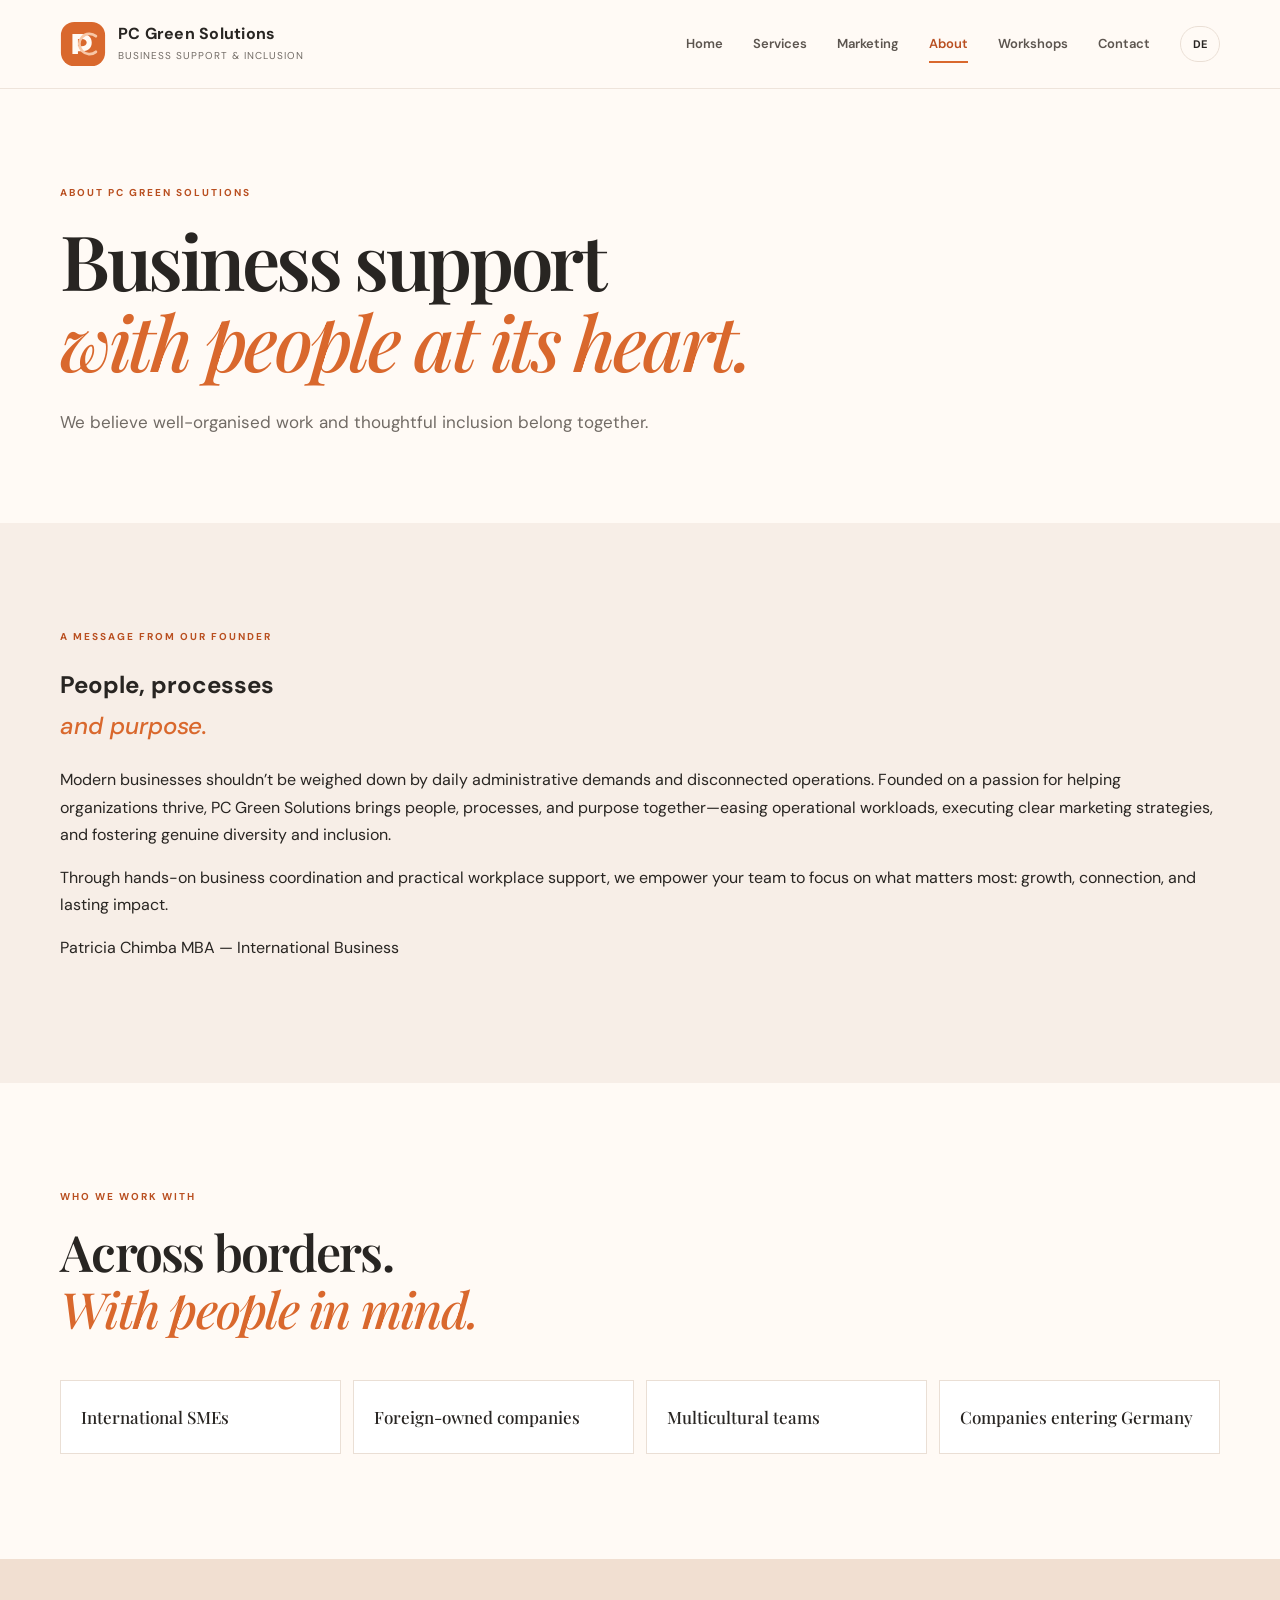
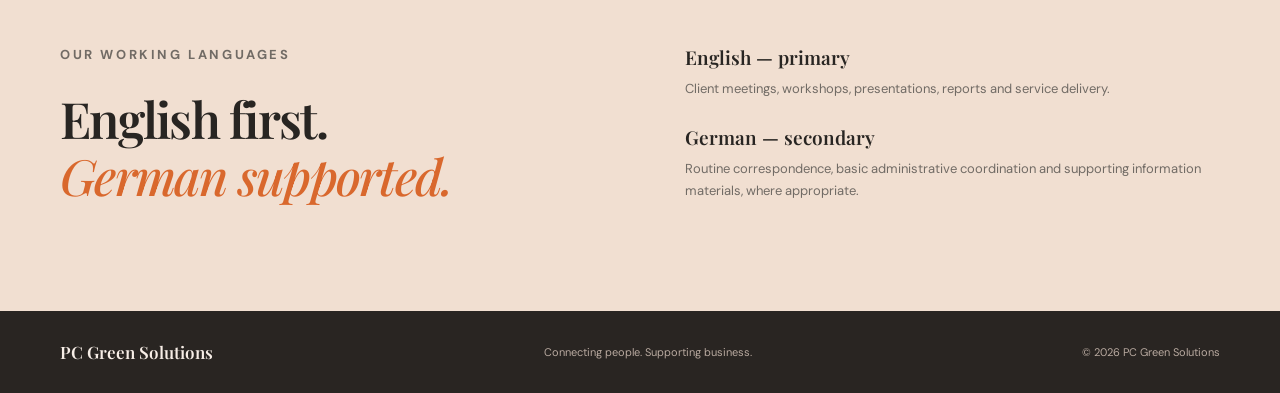
==== about.html @ e4f12e12 "Add founder statement to About page" ====
<!doctype html><html lang="en"><head><meta charset="utf-8"><meta name="viewport" content="width=device-width, initial-scale=1"><meta name="description" content="Learn about PC Green Solutions and its practical approach to business support and inclusion for international companies in Germany."><meta name="theme-color" content="#fffaf5"><title>About | PC Green Solutions</title><link rel="icon" href="assets/images/pc-mark.svg" type="image/svg+xml"><link rel="preconnect" href="https://fonts.googleapis.com"><link rel="preconnect" href="https://fonts.gstatic.com" crossorigin><link href="https://fonts.googleapis.com/css2?family=DM+Sans:wght@400;500;600;700&family=Playfair+Display:wght@500;600;700&display=swap" rel="stylesheet"><link rel="stylesheet" href="assets/css/style.css"></head><body><a class="skip-link" href="#main">Skip to content</a><header class="site-header"><div class="container header-inner"><a class="brand" href="index.html" aria-label="PC Green Solutions home"><img src="assets/images/pc-mark.svg" alt="" width="48" height="48"><span><strong>PC Green Solutions</strong><small>Business support &amp; inclusion</small></span></a><button class="menu-toggle" type="button" aria-expanded="false" aria-controls="primary-nav"><span class="menu-icon" aria-hidden="true">☰</span><span class="sr-only">Toggle navigation</span></button><nav class="primary-nav" id="primary-nav" aria-label="Main navigation"><a href="index.html" >Home</a><a href="services.html" >Services</a><a href="marketing.html" >Marketing</a><a href="about.html" aria-current="page">About</a><a href="workshops.html" >Workshops</a><a href="contact.html" >Contact</a><button class="language-toggle" id="language-toggle" type="button" aria-label="Switch language">DE</button></nav></div></header><main id="main">
<section class="page-hero"><div class="container narrow"><p class="eyebrow">About PC Green Solutions</p><h1>Business support<br><em>with people at its heart.</em></h1><p class="hero-lede">We believe well-organised work and thoughtful inclusion belong together.</p></div></section>
<section class="section section-paper"><div class="container founder-section"><div class="founder-portrait" role="img" aria-label="Portrait of founder Patricia Chimba"></div><div class="founder-copy"><p class="eyebrow">A message from our founder</p><h2>People, processes<br><em>and purpose.</em></h2><p>Modern businesses shouldn’t be weighed down by daily administrative demands and disconnected operations. Founded on a passion for helping organizations thrive, PC Green Solutions brings people, processes, and purpose together—easing operational workloads, executing clear marketing strategies, and fostering genuine diversity and inclusion.</p><p>Through hands-on business coordination and practical workplace support, we empower your team to focus on what matters most: growth, connection, and lasting impact.</p><p class="founder-signature">Patricia Chimba <span>MBA — International Business</span></p></div></div></section>
<section class="section"><div class="container"><div class="section-heading"><p class="eyebrow">Who we work with</p><h2>Across borders.<br><em>With people in mind.</em></h2></div><div class="audience-grid"><div>International SMEs</div><div>Foreign-owned companies</div><div>Multicultural teams</div><div>Companies entering Germany</div></div></div></section>
<section class="language-panel"><div class="container language-grid"><div><p class="eyebrow">Our working languages</p><h2>English first.<br><em>German supported.</em></h2></div><div><h3>English — primary</h3><p>Client meetings, workshops, presentations, reports and service delivery.</p><h3>German — secondary</h3><p>Routine correspondence, basic administrative coordination and supporting information materials, where appropriate.</p></div></div></section></main><footer class="site-footer"><div class="container footer-inner"><a class="footer-brand" href="index.html">PC Green Solutions</a><p>Connecting people. Supporting business.</p><span>© <span data-year></span> PC Green Solutions</span></div></footer><script src="assets/js/site.js" defer></script></body></html>
---- assets/css/style.css ----
:root{--orange:#d9682d;--orange-deep:#b94f20;--orange-soft:#f7e4d6;--ink:#282522;--muted:#716b65;--paper:#fffaf5;--white:#fff;--line:#eadfd5;--serif:"Playfair Display",Georgia,serif;--sans:"DM Sans",Arial,sans-serif;--shadow:0 22px 55px rgba(77,48,29,.09)}*{box-sizing:border-box}html{scroll-behavior:smooth;scroll-padding-top:100px}body{margin:0;background:var(--paper);color:var(--ink);font:16px/1.7 var(--sans);-webkit-font-smoothing:antialiased}a{color:inherit;text-decoration:none}button{font:inherit}a:focus-visible,button:focus-visible{outline:3px solid var(--orange);outline-offset:4px}.container{width:min(1160px,calc(100% - 48px));margin-inline:auto}.narrow{max-width:900px;margin-left:max(24px,calc((100% - 1160px)/2))}.skip-link,.sr-only{position:absolute;width:1px;height:1px;padding:0;margin:-1px;overflow:hidden;clip:rect(0,0,0,0);white-space:nowrap;border:0}.skip-link:focus{width:auto;height:auto;clip:auto;margin:0;top:10px;left:10px;padding:10px 14px;background:#fff;z-index:99}.site-header{position:sticky;top:0;z-index:30;background:rgba(255,250,245,.94);backdrop-filter:blur(16px);border-bottom:1px solid rgba(234,223,213,.8)}.header-inner{min-height:88px;display:flex;align-items:center;justify-content:space-between;gap:30px}.brand{display:flex;align-items:center;gap:12px}.brand img{display:block;width:46px;height:46px}.brand strong{display:block;font-size:16px;line-height:1.2;letter-spacing:.015em}.brand small{display:block;margin-top:4px;color:var(--muted);font-size:10px;letter-spacing:.1em;text-transform:uppercase}.primary-nav{display:flex;align-items:center;gap:30px;font-size:13px;font-weight:600}.primary-nav a{position:relative;padding:8px 0;color:#5c554f}.primary-nav a:hover,.primary-nav a[aria-current=page]{color:var(--orange-deep)}.primary-nav a[aria-current=page]:after{content:"";position:absolute;left:0;right:0;bottom:0;height:2px;background:var(--orange)}.language-toggle{border:1px solid var(--line);background:transparent;border-radius:999px;padding:8px 12px;color:var(--ink);font-size:11px;font-weight:700}.menu-toggle{display:none;border:1px solid var(--line);background:#fff;border-radius:8px;padding:9px 12px}.hero{padding:82px 0 24px;overflow:hidden}.hero-grid{display:grid;grid-template-columns:1.1fr .9fr;align-items:center;gap:75px}.eyebrow{margin:0 0 18px;color:var(--orange-deep);font-size:10px;font-weight:700;letter-spacing:.2em;text-transform:uppercase}.hero h1,.page-hero h1{margin:0;font:600 clamp(46px,6vw,76px)/1.07 var(--serif);letter-spacing:-.045em}.hero h1 em,.page-hero h1 em,h2 em{color:var(--orange);font-weight:500}.hero-lede{max-width:600px;margin:25px 0 0;color:var(--muted);font-size:17px;line-height:1.85}.button-row{display:flex;align-items:center;gap:28px;flex-wrap:wrap;margin-top:34px}.button{display:inline-flex;align-items:center;gap:22px;padding:14px 21px;border-radius:4px;font-size:12px;font-weight:700;transition:transform .2s,background .2s}.button:hover{transform:translateY(-2px)}.button-primary{background:var(--orange);color:white}.button-primary:hover{background:var(--orange-deep)}.button-light{background:white;color:var(--orange-deep)}.text-link{font-size:12px;font-weight:700}.text-link span,.card-link span{color:var(--orange);margin-left:8px}.microcopy{margin-top:25px;color:#948a80;font-size:11px}.hero-art{position:relative;min-height:440px;border-radius:48% 48% 5px 5px;background:#f3dfce;overflow:hidden}.art-orbit{position:absolute;border:1px solid rgba(185,79,32,.28);border-radius:50%;width:390px;height:390px;left:50%;top:48%;transform:translate(-50%,-50%)}.orbit-two{width:300px;height:300px;border-color:rgba(185,79,32,.4)}.art-sun{position:absolute;width:190px;height:190px;left:50%;top:43%;transform:translate(-50%,-50%);border-radius:50%;background:var(--orange)}.art-disc{position:absolute;width:150px;height:150px;left:65%;top:61%;border-radius:50%;background:#e9b98f;border:14px solid var(--paper);box-shadow:var(--shadow)}.art-caption{position:absolute;bottom:25px;left:28px;right:28px;display:flex;align-items:end;justify-content:space-between;color:#7d5942}.art-caption span{font-size:10px;letter-spacing:.14em}.art-caption strong{font:500 17px/1.35 var(--serif);text-align:right}.hero-bottom{display:flex;align-items:center;gap:18px;padding:35px 0 25px;color:#9b8e82;font-size:10px;letter-spacing:.15em;text-transform:uppercase}.hero-bottom i{width:4px;height:4px;border-radius:50%;background:var(--orange)}.section{padding:105px 0}.section-paper{background:#f7eee7}.section-heading{max-width:650px;margin-bottom:42px}.section-heading h2,.statement-grid h2,.about-grid h2,.language-grid h2,.contact-grid h2{margin:0;font:600 clamp(34px,4vw,50px)/1.15 var(--serif);letter-spacing:-.035em}.section-heading>p:last-child,.statement-grid p:not(.eyebrow),.prose p,.contact-grid>div>p:not(.eyebrow){color:var(--muted)}.service-grid{display:grid;grid-template-columns:repeat(3,1fr);gap:18px}.service-card{position:relative;min-height:300px;padding:31px;background:white;border:1px solid var(--line);transition:transform .25s,box-shadow .25s}.service-card:hover{transform:translateY(-5px);box-shadow:var(--shadow)}.card-index{color:#b9aaa0;font-size:10px;letter-spacing:.12em}.card-icon{display:grid;place-items:center;width:42px;height:42px;margin:25px 0 18px;border-radius:50%;background:var(--orange-soft);color:var(--orange-deep);font-size:21px}.service-card h3{margin:0;font:600 23px/1.25 var(--serif)}.service-card p{min-height:72px;color:var(--muted);font-size:13px}.card-link{display:inline-block;margin-top:10px;font-size:11px;font-weight:700}.statement-grid{display:grid;grid-template-columns:.55fr 1.45fr;gap:65px}.statement-grid>div{max-width:700px}.statement-grid p:not(.eyebrow){max-width:620px;margin:22px 0 28px}.cta-band{padding:70px 0;background:var(--orange);color:white}.cta-inner{display:flex;align-items:center;justify-content:space-between;gap:35px}.cta-band .eyebrow{color:#ffe2d0}.cta-band h2{margin:0;font:600 clamp(34px,4vw,50px)/1.1 var(--serif)}.page-hero{padding:95px 0 85px}.page-hero .hero-lede{max-width:650px}.service-detail-list{display:grid;gap:0}.service-detail{display:grid;grid-template-columns:70px 1fr 230px;gap:35px;padding:55px 0;border-bottom:1px solid var(--line);scroll-margin-top:110px}.service-detail:first-child{padding-top:5px}.detail-number{font:500 25px var(--serif);color:var(--orange)}.service-detail h2{margin:0 0 16px;font:600 clamp(29px,3.5vw,42px)/1.15 var(--serif)}.service-detail>div:nth-child(2)>p:not(.eyebrow){max-width:650px;color:var(--muted)}.check-list{padding:0;list-style:none;margin:25px 0 0}.check-list li{margin:10px 0;color:#5f5851;font-size:13px}.check-list li:before{content:"✓";color:var(--orange);margin-right:12px;font-weight:700}.price-note{align-self:center;padding:23px;background:#fff;border:1px solid var(--line)}.price-note span{display:block;color:#8d8178;font-size:10px;text-transform:uppercase;letter-spacing:.12em}.price-note strong{display:block;margin:10px 0 2px;color:var(--orange-deep);font:600 28px var(--serif)}.price-note p{margin:0;color:var(--muted);font-size:12px}.fine-print{margin-top:32px;color:#857a70;font-size:11px;line-height:1.7}.about-grid,.language-grid,.contact-grid{display:grid;grid-template-columns:1fr 1fr;gap:90px}.prose p{margin-top:0;margin-bottom:20px}.audience-grid{display:grid;grid-template-columns:repeat(4,1fr);gap:12px}.audience-grid div{padding:25px 20px;border:1px solid var(--line);background:white;font:500 17px/1.3 var(--serif)}.language-panel{padding:85px 0;background:#f1dfd1}.language-grid h3{margin:0 0 8px;font:600 19px var(--serif)}.language-grid p{margin:0 0 24px;color:var(--muted);font-size:13px}.workshop-table{border-top:1px solid var(--line)}.workshop-table article{display:grid;grid-template-columns:65px 1fr 90px;gap:20px;align-items:center;padding:20px 0;border-bottom:1px solid var(--line)}.workshop-table article>span{color:var(--orange);font-size:11px}.workshop-table h3{margin:0;font:500 20px var(--serif)}.workshop-table b{justify-self:end;color:var(--muted);font-size:11px;font-weight:500}.contact-topics{display:flex;flex-wrap:wrap;gap:9px;margin-top:25px}.contact-topics span{padding:9px 12px;border-radius:3px;background:var(--orange-soft);color:var(--orange-deep);font-size:11px}.contact-placeholder{padding:36px;background:#fff;border:1px solid var(--line);box-shadow:var(--shadow)}.placeholder-mark{color:var(--orange);font-size:28px}.contact-placeholder h3{font:600 25px var(--serif)}.contact-placeholder p{color:var(--muted);font-size:13px}.contact-placeholder .fine-print{font-size:10px}.site-footer{padding:30px 0;background:#292522;color:#f7eee7}.footer-inner{display:flex;align-items:center;justify-content:space-between;gap:20px;flex-wrap:wrap}.footer-brand{font:600 17px var(--serif)}.footer-inner p,.footer-inner>span{margin:0;color:#b9aaa0;font-size:11px}@media(max-width:900px){.hero-grid{gap:35px}.hero-art{min-height:370px}.service-detail{grid-template-columns:48px 1fr 190px;gap:20px}.about-grid,.language-grid,.contact-grid{gap:40px}}@media(max-width:720px){.container{width:min(100% - 36px,560px)}.header-inner{min-height:76px}.brand img{width:41px;height:41px}.brand strong{font-size:14px}.brand small{font-size:8px}.menu-toggle{display:block}.primary-nav{display:none;position:absolute;top:76px;left:0;right:0;padding:20px 24px 25px;background:var(--paper);border-bottom:1px solid var(--line);flex-direction:column;align-items:stretch;gap:10px}.primary-nav.open{display:flex}.primary-nav a{padding:9px 0}.language-toggle{align-self:flex-start;margin-top:8px}.hero{padding-top:55px}.hero-grid{grid-template-columns:1fr;gap:35px}.hero h1,.page-hero h1{font-size:clamp(43px,12vw,62px)}.hero-art{min-height:330px;max-width:470px;width:100%;margin:auto}.hero-bottom{padding-top:24px;gap:11px;font-size:8px}.section{padding:72px 0}.service-grid{grid-template-columns:1fr}.service-card{min-height:0}.service-card p{min-height:0}.statement-grid,.about-grid,.language-grid,.contact-grid{grid-template-columns:1fr;gap:24px}.cta-inner{align-items:flex-start;flex-direction:column}.page-hero{padding:65px 0 55px}.service-detail{grid-template-columns:38px 1fr;gap:14px;padding:38px 0}.price-note{grid-column:2;max-width:260px;width:100%;margin-top:5px}.audience-grid{grid-template-columns:1fr 1fr}.workshop-table article{grid-template-columns:35px 1fr 65px;gap:10px}.workshop-table h3{font-size:17px}.footer-inner{align-items:flex-start;flex-direction:column;gap:8px}}@media(prefers-reduced-motion:reduce){html{scroll-behavior:auto}*,*:before,*:after{transition:none!important}}
.marketing-price{margin:18px 0 8px;color:var(--orange-deep);font:600 27px/1.2 var(--serif)}.marketing-price small{color:var(--muted);font:500 11px var(--sans)}.marketing-grid .service-card{display:flex;flex-direction:column;align-items:flex-start}.marketing-grid .service-card p:not(.marketing-price){flex:1}.marketing-grid .card-link{margin-top:8px}
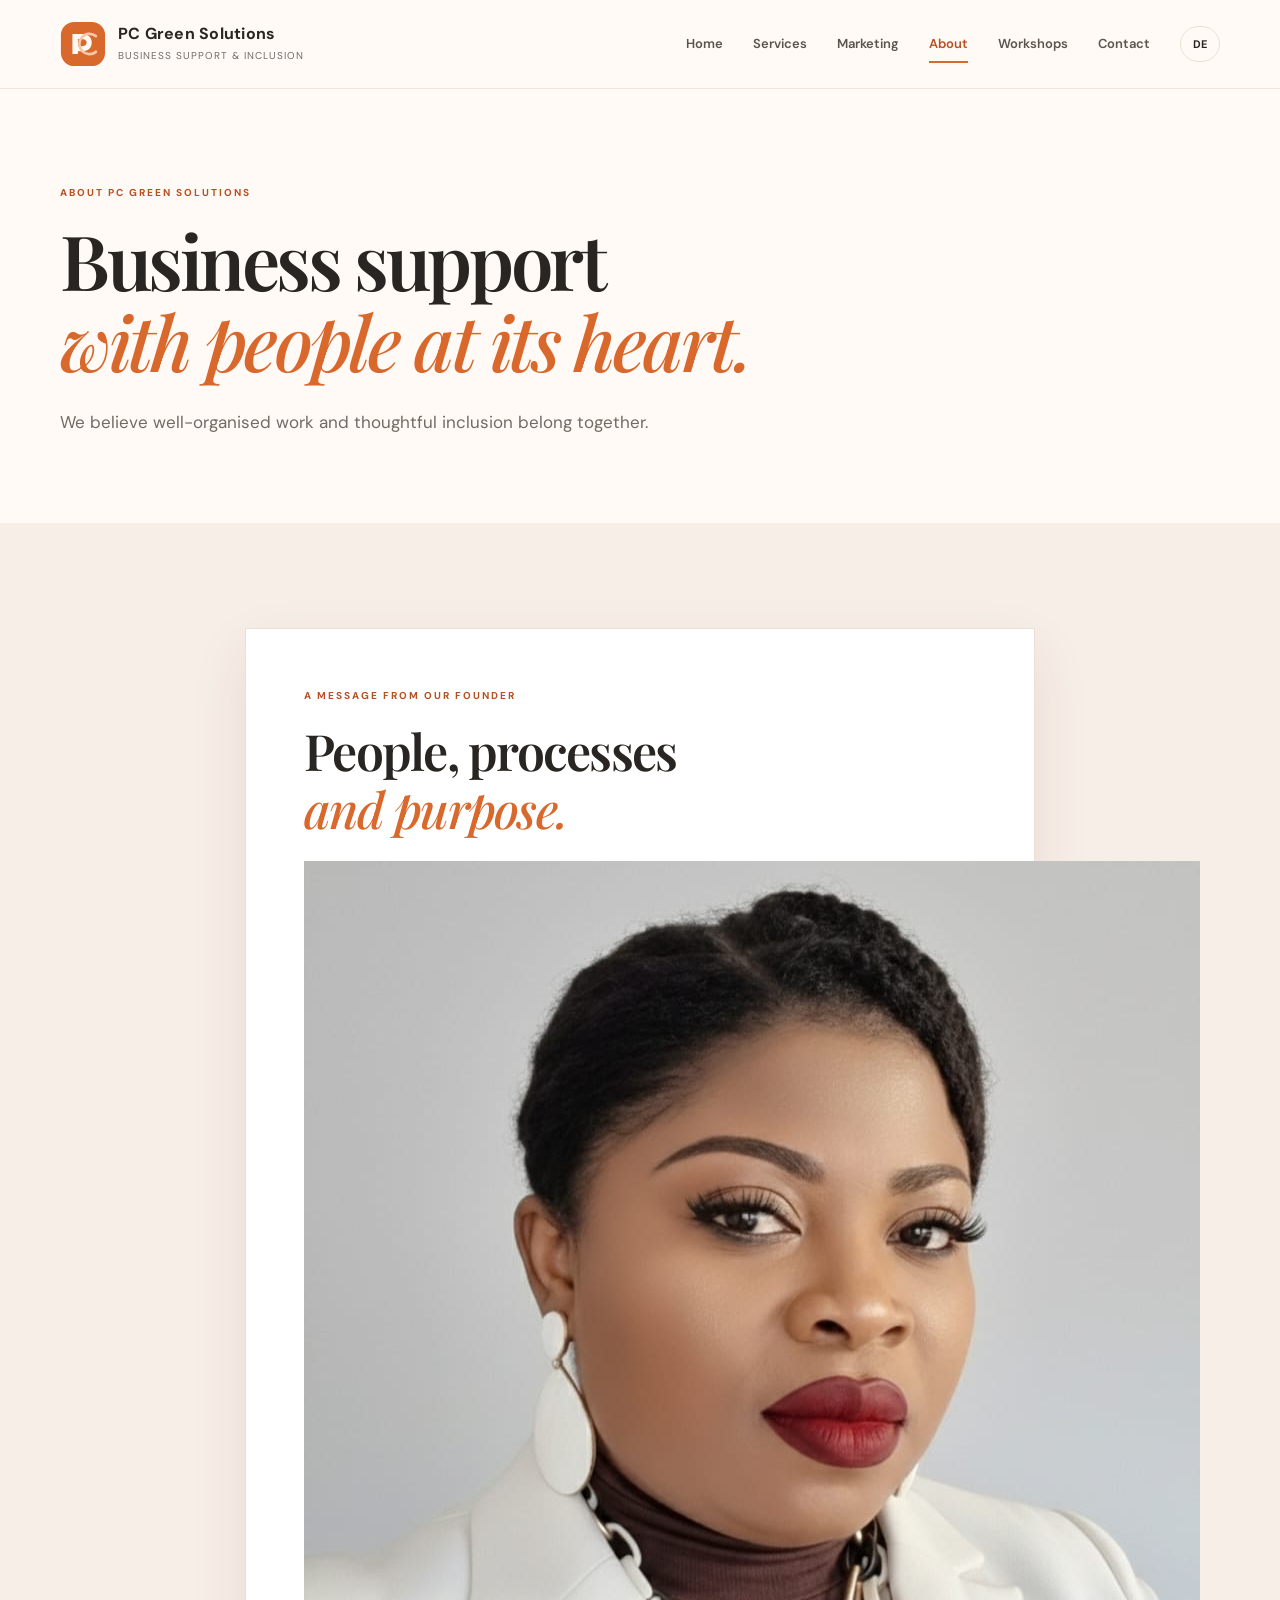
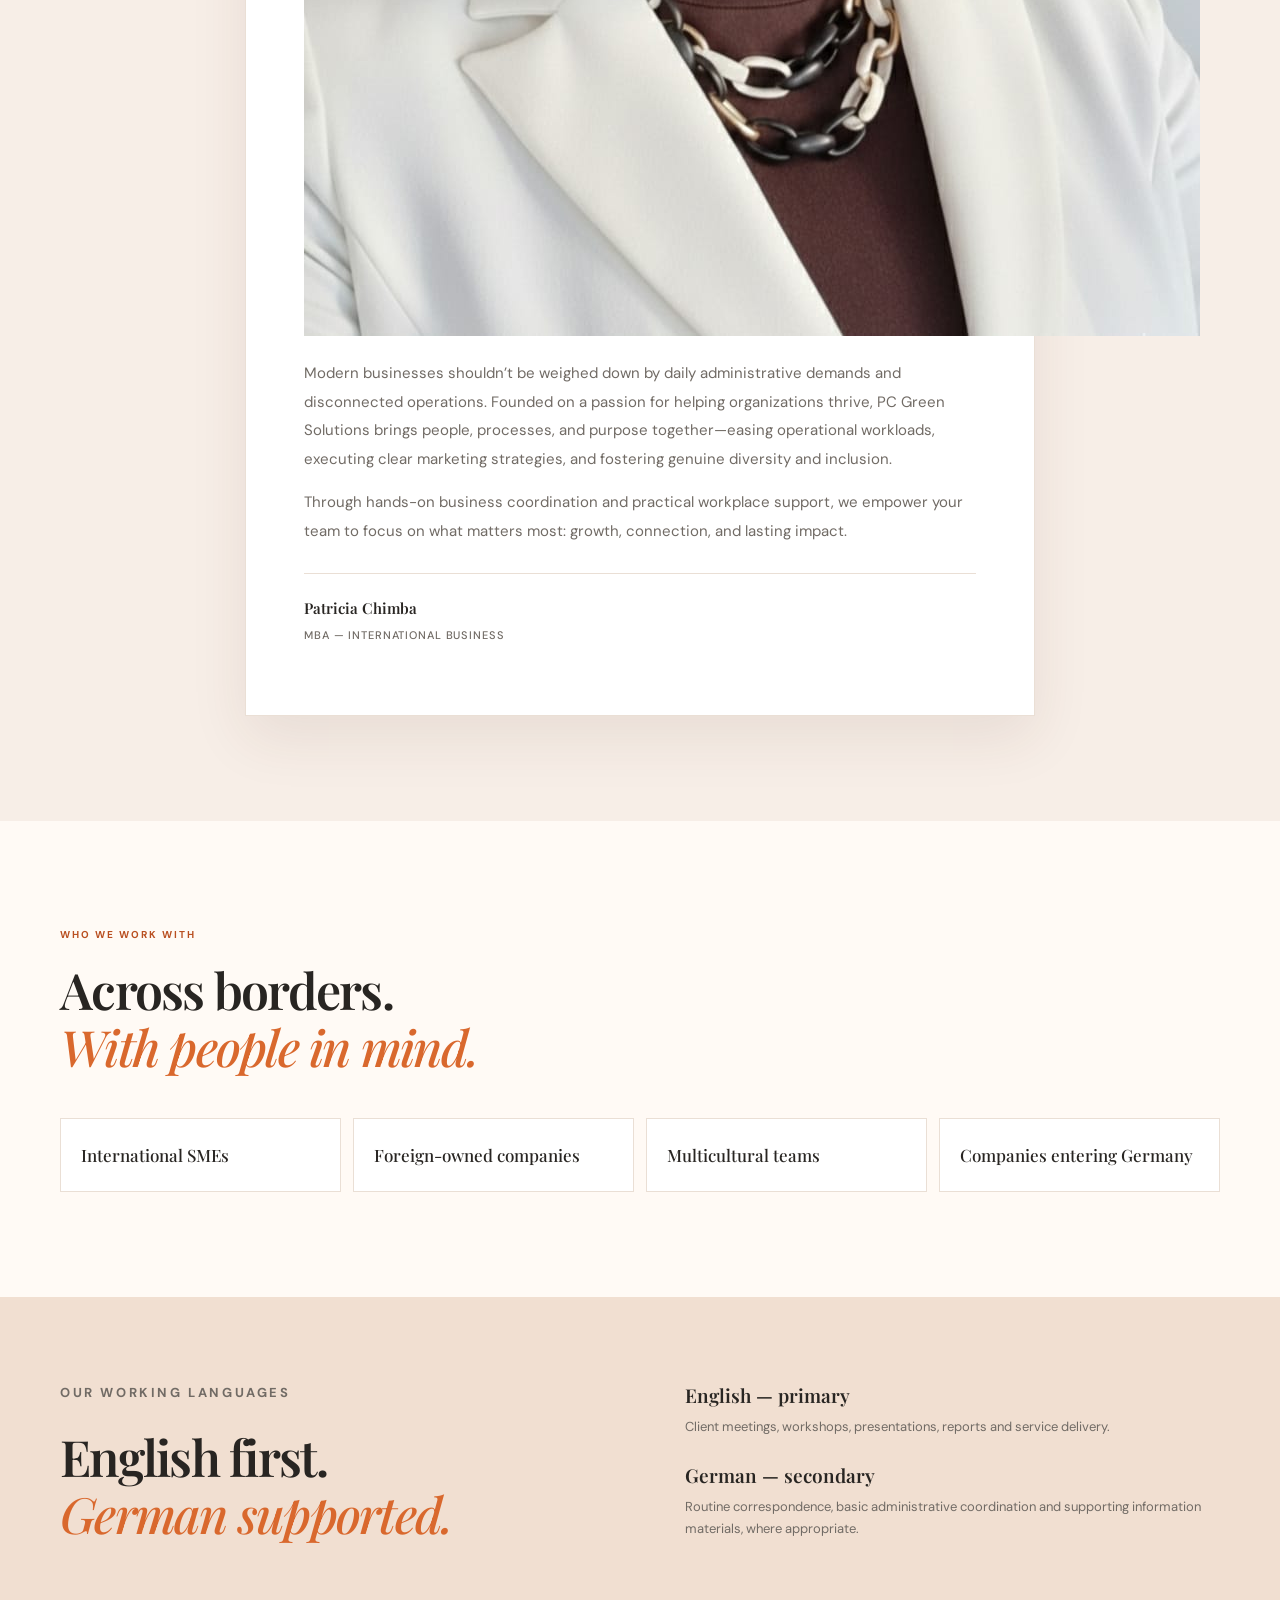
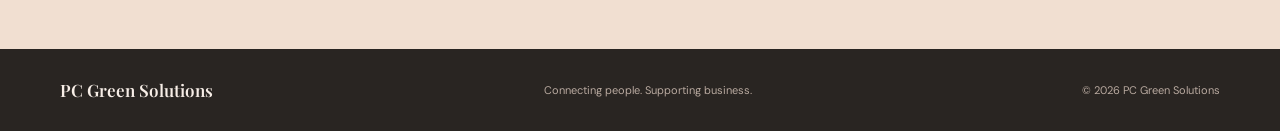
==== commit ba56287b: "Update about.html" ====
--- a/about.html
+++ b/about.html
@@ -1,5 +1,34 @@
-<!doctype html><html lang="en"><head><meta charset="utf-8"><meta name="viewport" content="width=device-width, initial-scale=1"><meta name="description" content="Learn about PC Green Solutions and its practical approach to business support and inclusion for international companies in Germany."><meta name="theme-color" content="#fffaf5"><title>About | PC Green Solutions</title><link rel="icon" href="assets/images/pc-mark.svg" type="image/svg+xml"><link rel="preconnect" href="https://fonts.googleapis.com"><link rel="preconnect" href="https://fonts.gstatic.com" crossorigin><link href="https://fonts.googleapis.com/css2?family=DM+Sans:wght@400;500;600;700&family=Playfair+Display:wght@500;600;700&display=swap" rel="stylesheet"><link rel="stylesheet" href="assets/css/style.css"></head><body><a class="skip-link" href="#main">Skip to content</a><header class="site-header"><div class="container header-inner"><a class="brand" href="index.html" aria-label="PC Green Solutions home"><img src="assets/images/pc-mark.svg" alt="" width="48" height="48"><span><strong>PC Green Solutions</strong><small>Business support &amp; inclusion</small></span></a><button class="menu-toggle" type="button" aria-expanded="false" aria-controls="primary-nav"><span class="menu-icon" aria-hidden="true">☰</span><span class="sr-only">Toggle navigation</span></button><nav class="primary-nav" id="primary-nav" aria-label="Main navigation"><a href="index.html" >Home</a><a href="services.html" >Services</a><a href="marketing.html" >Marketing</a><a href="about.html" aria-current="page">About</a><a href="workshops.html" >Workshops</a><a href="contact.html" >Contact</a><button class="language-toggle" id="language-toggle" type="button" aria-label="Switch language">DE</button></nav></div></header><main id="main">
+<!doctype html><html lang="en">
+  <head>
+    <meta charset="utf-8">
+    <meta name="viewport" content="width=device-width, initial-scale=1">
+    <meta name="description" content="Learn about PC Green Solutions and its practical approach to business support and inclusion for international companies in Germany."><meta name="theme-color" content="#fffaf5">
+    <title>About | PC Green Solutions</title>
+    <link rel="icon" href="assets/images/pc-mark.svg" type="image/svg+xml">
+    <link rel="preconnect" href="https://fonts.googleapis.com">
+    <link rel="preconnect" href="https://fonts.gstatic.com" crossorigin>
+    <link href="https://fonts.googleapis.com/css2?family=DM+Sans:wght@400;500;600;700&family=Playfair+Display:wght@500;600;700&display=swap" rel="stylesheet">
+    <link rel="stylesheet" href="assets/css/style.css">
+  </head>
+  <body><a class="skip-link" href="#main">Skip to content</a><header class="site-header"><div class="container header-inner"><a class="brand" href="index.html" aria-label="PC Green Solutions home"><img src="assets/images/pc-mark.svg" alt="" width="48" height="48"><span><strong>PC Green Solutions</strong><small>Business support &amp; inclusion</small></span></a><button class="menu-toggle" type="button" aria-expanded="false" aria-controls="primary-nav"><span class="menu-icon" aria-hidden="true">☰</span><span class="sr-only">Toggle navigation</span></button><nav class="primary-nav" id="primary-nav" aria-label="Main navigation"><a href="index.html" >Home</a><a href="services.html" >Services</a><a href="marketing.html" >Marketing</a><a href="about.html" aria-current="page">About</a><a href="workshops.html" >Workshops</a><a href="contact.html" >Contact</a><button class="language-toggle" id="language-toggle" type="button" aria-label="Switch language">DE</button></nav></div></header><main id="main">
 <section class="page-hero"><div class="container narrow"><p class="eyebrow">About PC Green Solutions</p><h1>Business support<br><em>with people at its heart.</em></h1><p class="hero-lede">We believe well-organised work and thoughtful inclusion belong together.</p></div></section>
-<section class="section section-paper"><div class="container founder-section"><div class="founder-portrait" role="img" aria-label="Portrait of founder Patricia Chimba"></div><div class="founder-copy"><p class="eyebrow">A message from our founder</p><h2>People, processes<br><em>and purpose.</em></h2><p>Modern businesses shouldn’t be weighed down by daily administrative demands and disconnected operations. Founded on a passion for helping organizations thrive, PC Green Solutions brings people, processes, and purpose together—easing operational workloads, executing clear marketing strategies, and fostering genuine diversity and inclusion.</p><p>Through hands-on business coordination and practical workplace support, we empower your team to focus on what matters most: growth, connection, and lasting impact.</p><p class="founder-signature">Patricia Chimba <span>MBA — International Business</span></p></div></div></section>
+<section class="section section-paper">
+  <div class="container founder-section">
+    <div class="founder-copy">
+      <p class="eyebrow">A message from our founder</p>
+      <h2>People, processes<br><em>and purpose.</em></h2>
+      <img src="assets/images/2026-02-24 Chimba.jpg">
+      <p>Modern businesses shouldn’t be weighed down by daily administrative demands and disconnected operations. 
+        Founded on a passion for helping organizations thrive, PC Green Solutions brings people, processes, and 
+        purpose together—easing operational workloads, executing clear marketing strategies, and fostering genuine
+        diversity and inclusion.</p><p>Through hands-on business coordination and practical workplace support,
+          we empower your team to focus on what matters most: growth, connection, and lasting impact.</p>
+      <p class="founder-signature">Patricia Chimba <span>MBA — International Business</span>
+      </p>
+    </div>
+  </div>
+</section>
 <section class="section"><div class="container"><div class="section-heading"><p class="eyebrow">Who we work with</p><h2>Across borders.<br><em>With people in mind.</em></h2></div><div class="audience-grid"><div>International SMEs</div><div>Foreign-owned companies</div><div>Multicultural teams</div><div>Companies entering Germany</div></div></div></section>
-<section class="language-panel"><div class="container language-grid"><div><p class="eyebrow">Our working languages</p><h2>English first.<br><em>German supported.</em></h2></div><div><h3>English — primary</h3><p>Client meetings, workshops, presentations, reports and service delivery.</p><h3>German — secondary</h3><p>Routine correspondence, basic administrative coordination and supporting information materials, where appropriate.</p></div></div></section></main><footer class="site-footer"><div class="container footer-inner"><a class="footer-brand" href="index.html">PC Green Solutions</a><p>Connecting people. Supporting business.</p><span>© <span data-year></span> PC Green Solutions</span></div></footer><script src="assets/js/site.js" defer></script></body></html>+<section class="language-panel"><div class="container language-grid"><div><p class="eyebrow">Our working languages</p><h2>English first.<br><em>German supported.</em></h2></div><div><h3>English — primary</h3><p>Client meetings, workshops, presentations, reports and service delivery.</p><h3>German — secondary</h3><p>Routine correspondence, basic administrative coordination and supporting information materials, where appropriate.</p></div></div></section></main><footer class="site-footer"><div class="container footer-inner"><a class="footer-brand" href="index.html">PC Green Solutions</a><p>Connecting people. Supporting business.</p><span>© <span data-year></span> PC Green Solutions</span></div></footer><script src="assets/js/site.js" defer></script>
+  </body>
+</html>
--- a/assets/css/style.css
+++ b/assets/css/style.css
@@ -1,2 +1,4 @@
 :root{--orange:#d9682d;--orange-deep:#b94f20;--orange-soft:#f7e4d6;--ink:#282522;--muted:#716b65;--paper:#fffaf5;--white:#fff;--line:#eadfd5;--serif:"Playfair Display",Georgia,serif;--sans:"DM Sans",Arial,sans-serif;--shadow:0 22px 55px rgba(77,48,29,.09)}*{box-sizing:border-box}html{scroll-behavior:smooth;scroll-padding-top:100px}body{margin:0;background:var(--paper);color:var(--ink);font:16px/1.7 var(--sans);-webkit-font-smoothing:antialiased}a{color:inherit;text-decoration:none}button{font:inherit}a:focus-visible,button:focus-visible{outline:3px solid var(--orange);outline-offset:4px}.container{width:min(1160px,calc(100% - 48px));margin-inline:auto}.narrow{max-width:900px;margin-left:max(24px,calc((100% - 1160px)/2))}.skip-link,.sr-only{position:absolute;width:1px;height:1px;padding:0;margin:-1px;overflow:hidden;clip:rect(0,0,0,0);white-space:nowrap;border:0}.skip-link:focus{width:auto;height:auto;clip:auto;margin:0;top:10px;left:10px;padding:10px 14px;background:#fff;z-index:99}.site-header{position:sticky;top:0;z-index:30;background:rgba(255,250,245,.94);backdrop-filter:blur(16px);border-bottom:1px solid rgba(234,223,213,.8)}.header-inner{min-height:88px;display:flex;align-items:center;justify-content:space-between;gap:30px}.brand{display:flex;align-items:center;gap:12px}.brand img{display:block;width:46px;height:46px}.brand strong{display:block;font-size:16px;line-height:1.2;letter-spacing:.015em}.brand small{display:block;margin-top:4px;color:var(--muted);font-size:10px;letter-spacing:.1em;text-transform:uppercase}.primary-nav{display:flex;align-items:center;gap:30px;font-size:13px;font-weight:600}.primary-nav a{position:relative;padding:8px 0;color:#5c554f}.primary-nav a:hover,.primary-nav a[aria-current=page]{color:var(--orange-deep)}.primary-nav a[aria-current=page]:after{content:"";position:absolute;left:0;right:0;bottom:0;height:2px;background:var(--orange)}.language-toggle{border:1px solid var(--line);background:transparent;border-radius:999px;padding:8px 12px;color:var(--ink);font-size:11px;font-weight:700}.menu-toggle{display:none;border:1px solid var(--line);background:#fff;border-radius:8px;padding:9px 12px}.hero{padding:82px 0 24px;overflow:hidden}.hero-grid{display:grid;grid-template-columns:1.1fr .9fr;align-items:center;gap:75px}.eyebrow{margin:0 0 18px;color:var(--orange-deep);font-size:10px;font-weight:700;letter-spacing:.2em;text-transform:uppercase}.hero h1,.page-hero h1{margin:0;font:600 clamp(46px,6vw,76px)/1.07 var(--serif);letter-spacing:-.045em}.hero h1 em,.page-hero h1 em,h2 em{color:var(--orange);font-weight:500}.hero-lede{max-width:600px;margin:25px 0 0;color:var(--muted);font-size:17px;line-height:1.85}.button-row{display:flex;align-items:center;gap:28px;flex-wrap:wrap;margin-top:34px}.button{display:inline-flex;align-items:center;gap:22px;padding:14px 21px;border-radius:4px;font-size:12px;font-weight:700;transition:transform .2s,background .2s}.button:hover{transform:translateY(-2px)}.button-primary{background:var(--orange);color:white}.button-primary:hover{background:var(--orange-deep)}.button-light{background:white;color:var(--orange-deep)}.text-link{font-size:12px;font-weight:700}.text-link span,.card-link span{color:var(--orange);margin-left:8px}.microcopy{margin-top:25px;color:#948a80;font-size:11px}.hero-art{position:relative;min-height:440px;border-radius:48% 48% 5px 5px;background:#f3dfce;overflow:hidden}.art-orbit{position:absolute;border:1px solid rgba(185,79,32,.28);border-radius:50%;width:390px;height:390px;left:50%;top:48%;transform:translate(-50%,-50%)}.orbit-two{width:300px;height:300px;border-color:rgba(185,79,32,.4)}.art-sun{position:absolute;width:190px;height:190px;left:50%;top:43%;transform:translate(-50%,-50%);border-radius:50%;background:var(--orange)}.art-disc{position:absolute;width:150px;height:150px;left:65%;top:61%;border-radius:50%;background:#e9b98f;border:14px solid var(--paper);box-shadow:var(--shadow)}.art-caption{position:absolute;bottom:25px;left:28px;right:28px;display:flex;align-items:end;justify-content:space-between;color:#7d5942}.art-caption span{font-size:10px;letter-spacing:.14em}.art-caption strong{font:500 17px/1.35 var(--serif);text-align:right}.hero-bottom{display:flex;align-items:center;gap:18px;padding:35px 0 25px;color:#9b8e82;font-size:10px;letter-spacing:.15em;text-transform:uppercase}.hero-bottom i{width:4px;height:4px;border-radius:50%;background:var(--orange)}.section{padding:105px 0}.section-paper{background:#f7eee7}.section-heading{max-width:650px;margin-bottom:42px}.section-heading h2,.statement-grid h2,.about-grid h2,.language-grid h2,.contact-grid h2{margin:0;font:600 clamp(34px,4vw,50px)/1.15 var(--serif);letter-spacing:-.035em}.section-heading>p:last-child,.statement-grid p:not(.eyebrow),.prose p,.contact-grid>div>p:not(.eyebrow){color:var(--muted)}.service-grid{display:grid;grid-template-columns:repeat(3,1fr);gap:18px}.service-card{position:relative;min-height:300px;padding:31px;background:white;border:1px solid var(--line);transition:transform .25s,box-shadow .25s}.service-card:hover{transform:translateY(-5px);box-shadow:var(--shadow)}.card-index{color:#b9aaa0;font-size:10px;letter-spacing:.12em}.card-icon{display:grid;place-items:center;width:42px;height:42px;margin:25px 0 18px;border-radius:50%;background:var(--orange-soft);color:var(--orange-deep);font-size:21px}.service-card h3{margin:0;font:600 23px/1.25 var(--serif)}.service-card p{min-height:72px;color:var(--muted);font-size:13px}.card-link{display:inline-block;margin-top:10px;font-size:11px;font-weight:700}.statement-grid{display:grid;grid-template-columns:.55fr 1.45fr;gap:65px}.statement-grid>div{max-width:700px}.statement-grid p:not(.eyebrow){max-width:620px;margin:22px 0 28px}.cta-band{padding:70px 0;background:var(--orange);color:white}.cta-inner{display:flex;align-items:center;justify-content:space-between;gap:35px}.cta-band .eyebrow{color:#ffe2d0}.cta-band h2{margin:0;font:600 clamp(34px,4vw,50px)/1.1 var(--serif)}.page-hero{padding:95px 0 85px}.page-hero .hero-lede{max-width:650px}.service-detail-list{display:grid;gap:0}.service-detail{display:grid;grid-template-columns:70px 1fr 230px;gap:35px;padding:55px 0;border-bottom:1px solid var(--line);scroll-margin-top:110px}.service-detail:first-child{padding-top:5px}.detail-number{font:500 25px var(--serif);color:var(--orange)}.service-detail h2{margin:0 0 16px;font:600 clamp(29px,3.5vw,42px)/1.15 var(--serif)}.service-detail>div:nth-child(2)>p:not(.eyebrow){max-width:650px;color:var(--muted)}.check-list{padding:0;list-style:none;margin:25px 0 0}.check-list li{margin:10px 0;color:#5f5851;font-size:13px}.check-list li:before{content:"✓";color:var(--orange);margin-right:12px;font-weight:700}.price-note{align-self:center;padding:23px;background:#fff;border:1px solid var(--line)}.price-note span{display:block;color:#8d8178;font-size:10px;text-transform:uppercase;letter-spacing:.12em}.price-note strong{display:block;margin:10px 0 2px;color:var(--orange-deep);font:600 28px var(--serif)}.price-note p{margin:0;color:var(--muted);font-size:12px}.fine-print{margin-top:32px;color:#857a70;font-size:11px;line-height:1.7}.about-grid,.language-grid,.contact-grid{display:grid;grid-template-columns:1fr 1fr;gap:90px}.prose p{margin-top:0;margin-bottom:20px}.audience-grid{display:grid;grid-template-columns:repeat(4,1fr);gap:12px}.audience-grid div{padding:25px 20px;border:1px solid var(--line);background:white;font:500 17px/1.3 var(--serif)}.language-panel{padding:85px 0;background:#f1dfd1}.language-grid h3{margin:0 0 8px;font:600 19px var(--serif)}.language-grid p{margin:0 0 24px;color:var(--muted);font-size:13px}.workshop-table{border-top:1px solid var(--line)}.workshop-table article{display:grid;grid-template-columns:65px 1fr 90px;gap:20px;align-items:center;padding:20px 0;border-bottom:1px solid var(--line)}.workshop-table article>span{color:var(--orange);font-size:11px}.workshop-table h3{margin:0;font:500 20px var(--serif)}.workshop-table b{justify-self:end;color:var(--muted);font-size:11px;font-weight:500}.contact-topics{display:flex;flex-wrap:wrap;gap:9px;margin-top:25px}.contact-topics span{padding:9px 12px;border-radius:3px;background:var(--orange-soft);color:var(--orange-deep);font-size:11px}.contact-placeholder{padding:36px;background:#fff;border:1px solid var(--line);box-shadow:var(--shadow)}.placeholder-mark{color:var(--orange);font-size:28px}.contact-placeholder h3{font:600 25px var(--serif)}.contact-placeholder p{color:var(--muted);font-size:13px}.contact-placeholder .fine-print{font-size:10px}.site-footer{padding:30px 0;background:#292522;color:#f7eee7}.footer-inner{display:flex;align-items:center;justify-content:space-between;gap:20px;flex-wrap:wrap}.footer-brand{font:600 17px var(--serif)}.footer-inner p,.footer-inner>span{margin:0;color:#b9aaa0;font-size:11px}@media(max-width:900px){.hero-grid{gap:35px}.hero-art{min-height:370px}.service-detail{grid-template-columns:48px 1fr 190px;gap:20px}.about-grid,.language-grid,.contact-grid{gap:40px}}@media(max-width:720px){.container{width:min(100% - 36px,560px)}.header-inner{min-height:76px}.brand img{width:41px;height:41px}.brand strong{font-size:14px}.brand small{font-size:8px}.menu-toggle{display:block}.primary-nav{display:none;position:absolute;top:76px;left:0;right:0;padding:20px 24px 25px;background:var(--paper);border-bottom:1px solid var(--line);flex-direction:column;align-items:stretch;gap:10px}.primary-nav.open{display:flex}.primary-nav a{padding:9px 0}.language-toggle{align-self:flex-start;margin-top:8px}.hero{padding-top:55px}.hero-grid{grid-template-columns:1fr;gap:35px}.hero h1,.page-hero h1{font-size:clamp(43px,12vw,62px)}.hero-art{min-height:330px;max-width:470px;width:100%;margin:auto}.hero-bottom{padding-top:24px;gap:11px;font-size:8px}.section{padding:72px 0}.service-grid{grid-template-columns:1fr}.service-card{min-height:0}.service-card p{min-height:0}.statement-grid,.about-grid,.language-grid,.contact-grid{grid-template-columns:1fr;gap:24px}.cta-inner{align-items:flex-start;flex-direction:column}.page-hero{padding:65px 0 55px}.service-detail{grid-template-columns:38px 1fr;gap:14px;padding:38px 0}.price-note{grid-column:2;max-width:260px;width:100%;margin-top:5px}.audience-grid{grid-template-columns:1fr 1fr}.workshop-table article{grid-template-columns:35px 1fr 65px;gap:10px}.workshop-table h3{font-size:17px}.footer-inner{align-items:flex-start;flex-direction:column;gap:8px}}@media(prefers-reduced-motion:reduce){html{scroll-behavior:auto}*,*:before,*:after{transition:none!important}}
 .marketing-price{margin:18px 0 8px;color:var(--orange-deep);font:600 27px/1.2 var(--serif)}.marketing-price small{color:var(--muted);font:500 11px var(--sans)}.marketing-grid .service-card{display:flex;flex-direction:column;align-items:flex-start}.marketing-grid .service-card p:not(.marketing-price){flex:1}.marketing-grid .card-link{margin-top:8px}
+
+.founder-section{max-width:900px}.founder-copy{max-width:790px;margin-inline:auto;padding:clamp(28px,5vw,58px);background:#fff;border:1px solid var(--line);box-shadow:var(--shadow)}.founder-copy h2{margin:0 0 24px;font:600 clamp(34px,4vw,50px)/1.15 var(--serif);letter-spacing:-.035em}.founder-copy h2 em{color:var(--orange);font-weight:500}.founder-copy>p:not(.eyebrow){color:var(--muted);font-size:15px;line-height:1.9}.founder-signature{margin-top:28px!important;padding-top:20px;border-top:1px solid var(--line);color:var(--ink)!important;font:600 19px var(--serif)}.founder-signature span{display:block;margin-top:5px;color:var(--muted);font:500 11px var(--sans);letter-spacing:.08em;text-transform:uppercase}
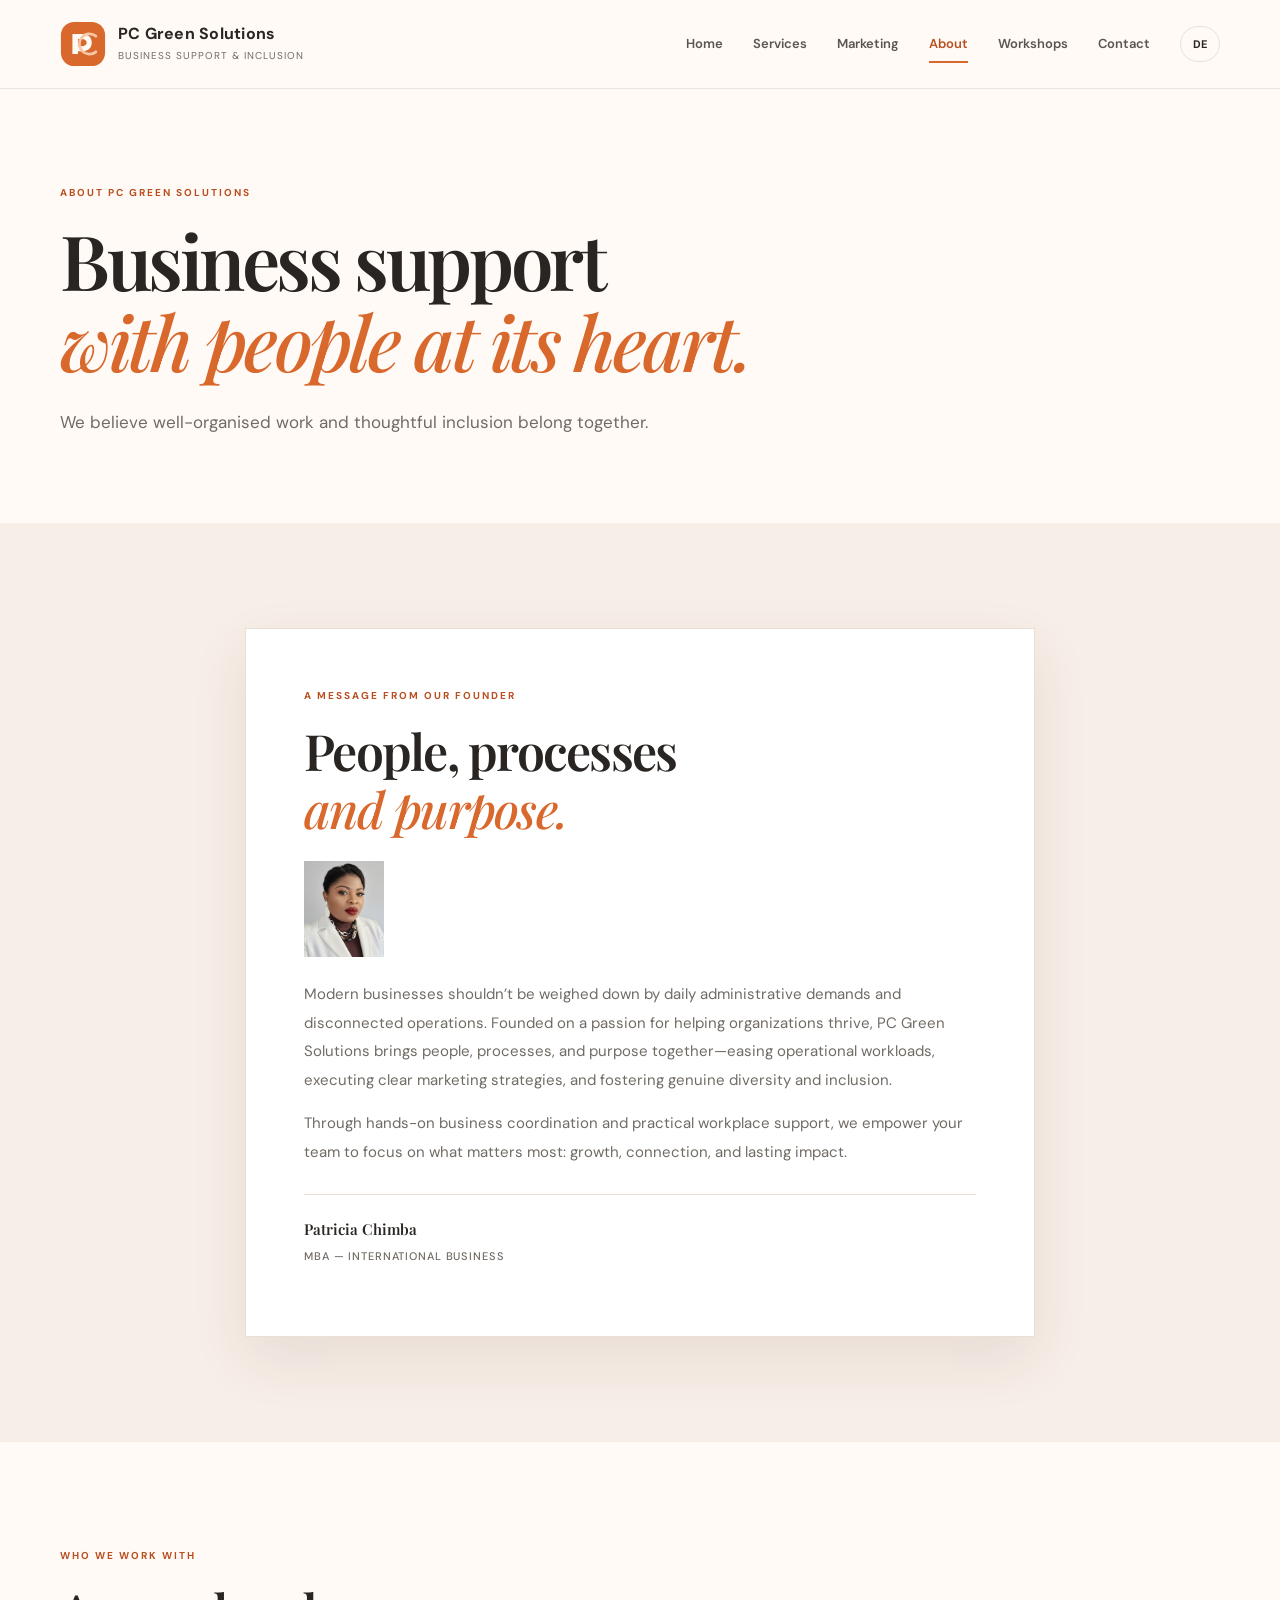
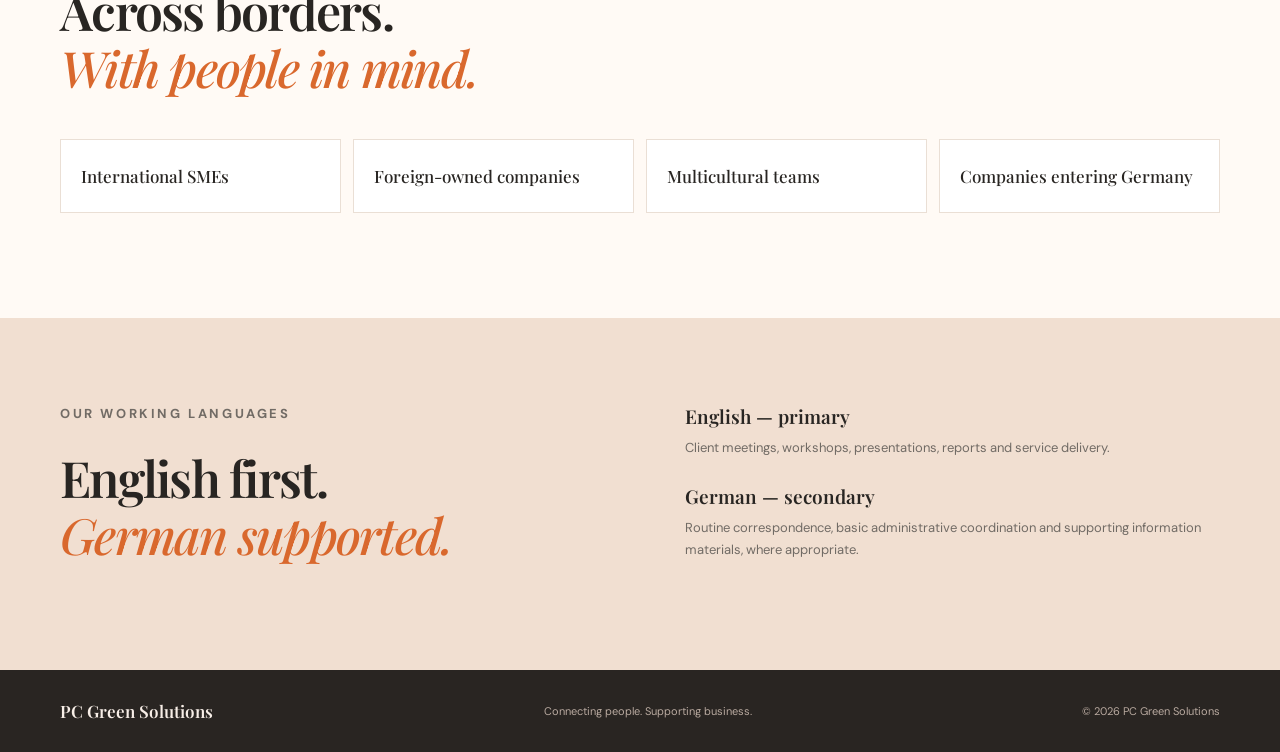
==== commit d22182fe: "Update about.html" ====
--- a/about.html
+++ b/about.html
@@ -8,7 +8,7 @@
     <link rel="preconnect" href="https://fonts.googleapis.com">
     <link rel="preconnect" href="https://fonts.gstatic.com" crossorigin>
     <link href="https://fonts.googleapis.com/css2?family=DM+Sans:wght@400;500;600;700&family=Playfair+Display:wght@500;600;700&display=swap" rel="stylesheet">
-    <link rel="stylesheet" href="assets/css/style.css">
+    <link rel="stylesheet" href="/assets/css/style.css">
   </head>
   <body><a class="skip-link" href="#main">Skip to content</a><header class="site-header"><div class="container header-inner"><a class="brand" href="index.html" aria-label="PC Green Solutions home"><img src="assets/images/pc-mark.svg" alt="" width="48" height="48"><span><strong>PC Green Solutions</strong><small>Business support &amp; inclusion</small></span></a><button class="menu-toggle" type="button" aria-expanded="false" aria-controls="primary-nav"><span class="menu-icon" aria-hidden="true">☰</span><span class="sr-only">Toggle navigation</span></button><nav class="primary-nav" id="primary-nav" aria-label="Main navigation"><a href="index.html" >Home</a><a href="services.html" >Services</a><a href="marketing.html" >Marketing</a><a href="about.html" aria-current="page">About</a><a href="workshops.html" >Workshops</a><a href="contact.html" >Contact</a><button class="language-toggle" id="language-toggle" type="button" aria-label="Switch language">DE</button></nav></div></header><main id="main">
 <section class="page-hero"><div class="container narrow"><p class="eyebrow">About PC Green Solutions</p><h1>Business support<br><em>with people at its heart.</em></h1><p class="hero-lede">We believe well-organised work and thoughtful inclusion belong together.</p></div></section>
@@ -17,7 +17,7 @@
     <div class="founder-copy">
       <p class="eyebrow">A message from our founder</p>
       <h2>People, processes<br><em>and purpose.</em></h2>
-      <img src="assets/images/2026-02-24 Chimba.jpg">
+      <img src="assets/images/2026-02-24 Chimba.jpg" width="80">
       <p>Modern businesses shouldn’t be weighed down by daily administrative demands and disconnected operations. 
         Founded on a passion for helping organizations thrive, PC Green Solutions brings people, processes, and 
         purpose together—easing operational workloads, executing clear marketing strategies, and fostering genuine
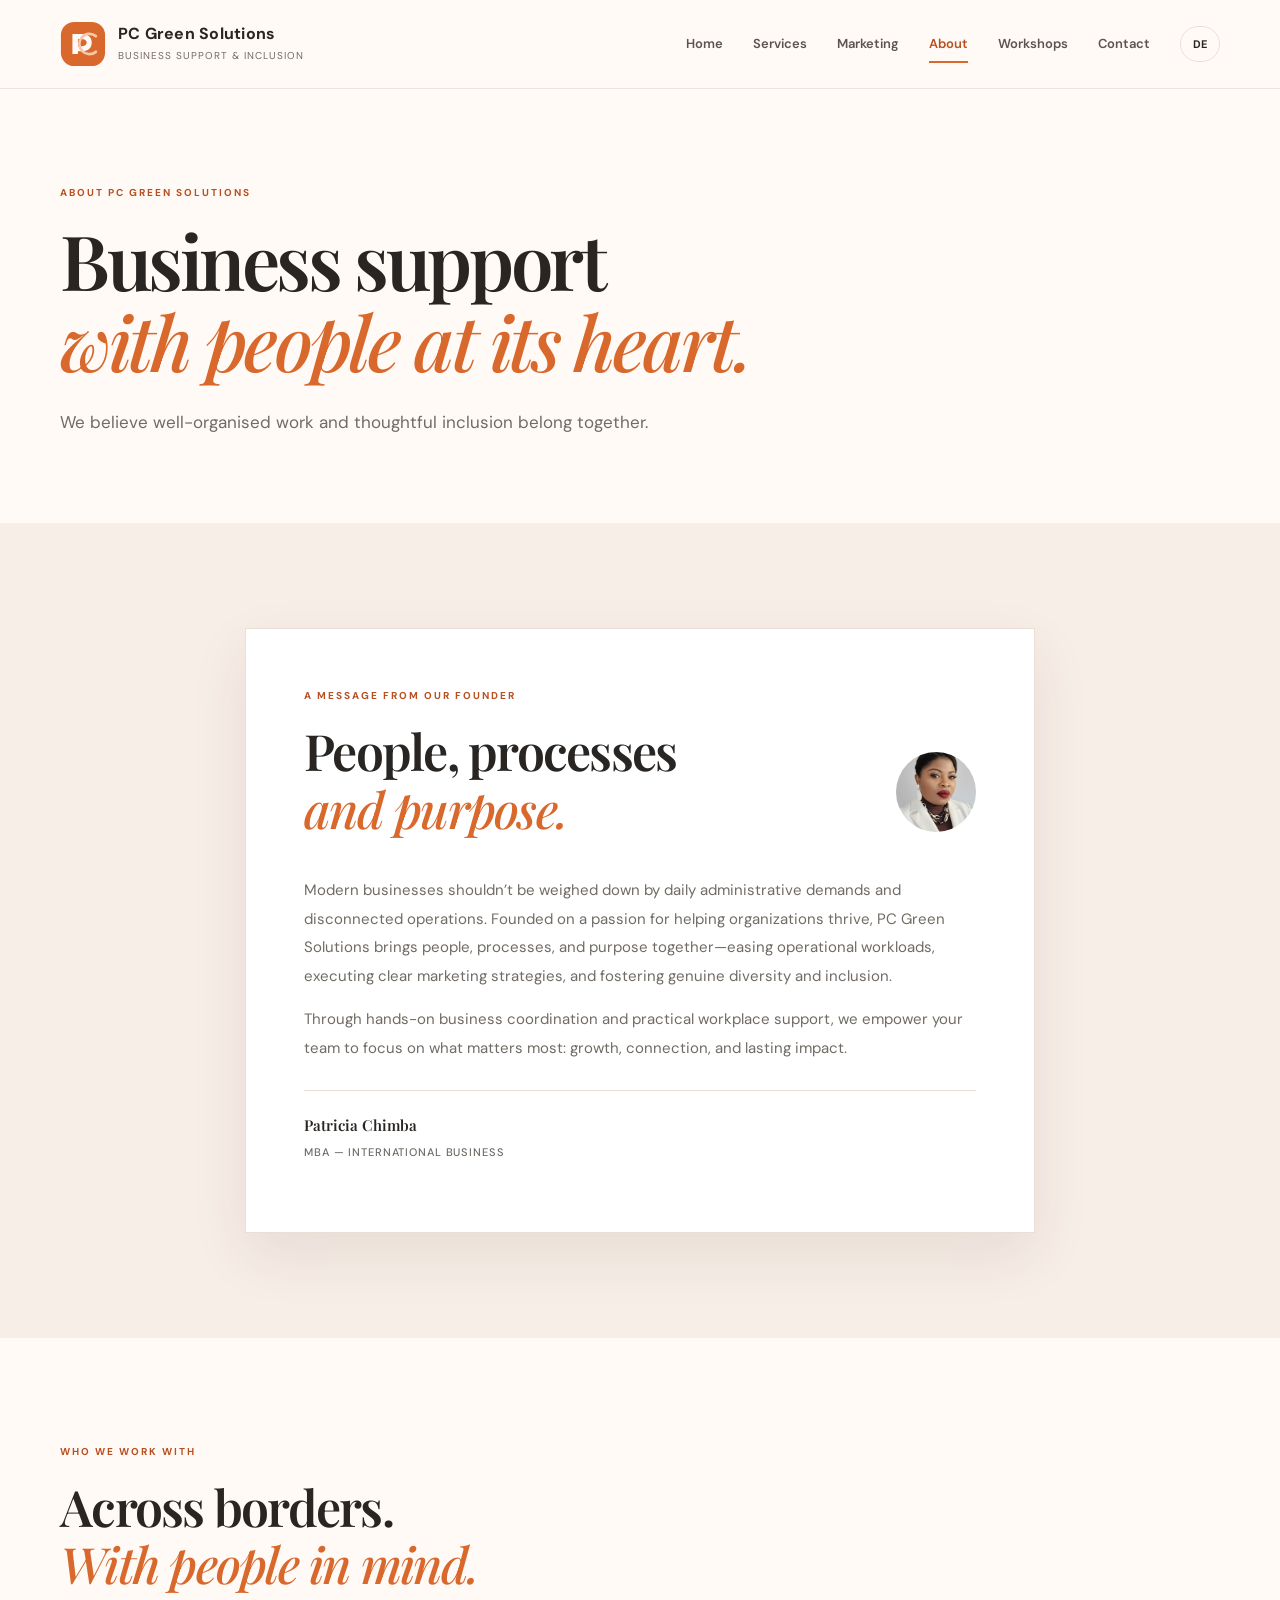
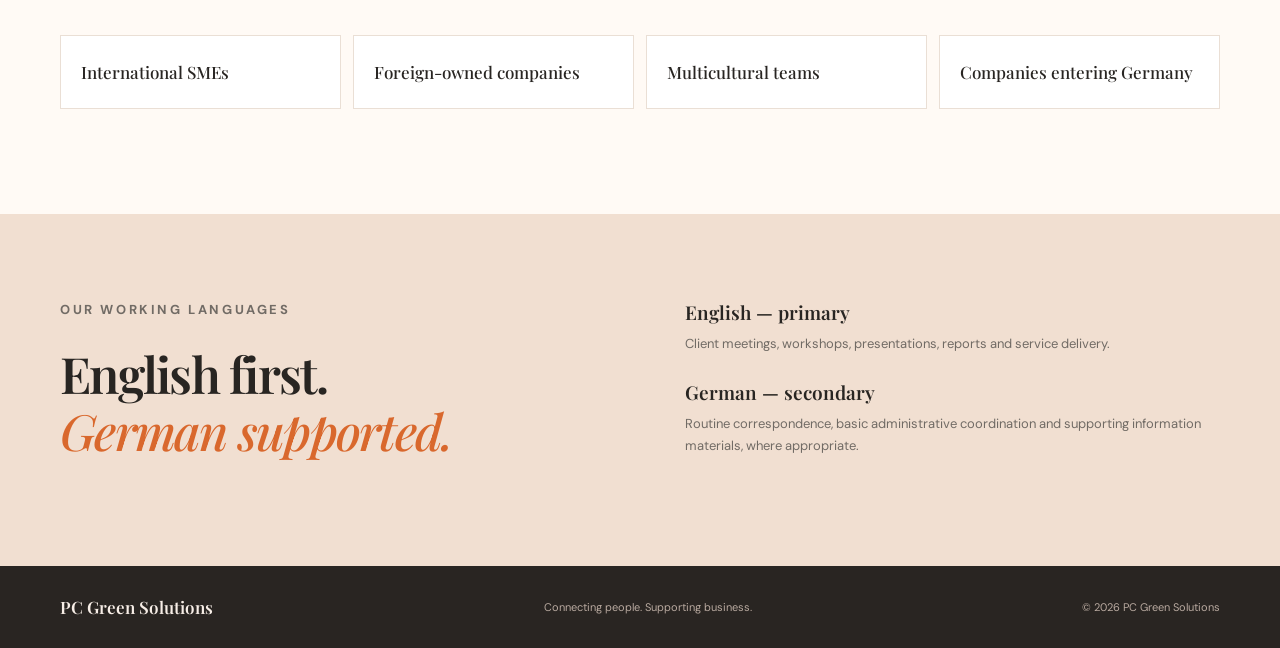
==== commit 97832f34: "Update about.html" ====
--- a/about.html
+++ b/about.html
@@ -14,10 +14,12 @@
 <section class="page-hero"><div class="container narrow"><p class="eyebrow">About PC Green Solutions</p><h1>Business support<br><em>with people at its heart.</em></h1><p class="hero-lede">We believe well-organised work and thoughtful inclusion belong together.</p></div></section>
 <section class="section section-paper">
   <div class="container founder-section">
-    <div class="founder-copy">
+    <div class="founder-copy">      
       <p class="eyebrow">A message from our founder</p>
-      <h2>People, processes<br><em>and purpose.</em></h2>
-      <img src="assets/images/2026-02-24 Chimba.jpg" width="80">
+      <div class="headline">
+        <h2>People, processes<br><em>and purpose.</em></h2>
+        <img class="founder-image" src="assets/images/2026-02-24 Chimba.jpg" alt="Chimba" width="80">
+      </div>
       <p>Modern businesses shouldn’t be weighed down by daily administrative demands and disconnected operations. 
         Founded on a passion for helping organizations thrive, PC Green Solutions brings people, processes, and 
         purpose together—easing operational workloads, executing clear marketing strategies, and fostering genuine
--- a/assets/css/style.css
+++ b/assets/css/style.css
@@ -1,4 +1,19 @@
 :root{--orange:#d9682d;--orange-deep:#b94f20;--orange-soft:#f7e4d6;--ink:#282522;--muted:#716b65;--paper:#fffaf5;--white:#fff;--line:#eadfd5;--serif:"Playfair Display",Georgia,serif;--sans:"DM Sans",Arial,sans-serif;--shadow:0 22px 55px rgba(77,48,29,.09)}*{box-sizing:border-box}html{scroll-behavior:smooth;scroll-padding-top:100px}body{margin:0;background:var(--paper);color:var(--ink);font:16px/1.7 var(--sans);-webkit-font-smoothing:antialiased}a{color:inherit;text-decoration:none}button{font:inherit}a:focus-visible,button:focus-visible{outline:3px solid var(--orange);outline-offset:4px}.container{width:min(1160px,calc(100% - 48px));margin-inline:auto}.narrow{max-width:900px;margin-left:max(24px,calc((100% - 1160px)/2))}.skip-link,.sr-only{position:absolute;width:1px;height:1px;padding:0;margin:-1px;overflow:hidden;clip:rect(0,0,0,0);white-space:nowrap;border:0}.skip-link:focus{width:auto;height:auto;clip:auto;margin:0;top:10px;left:10px;padding:10px 14px;background:#fff;z-index:99}.site-header{position:sticky;top:0;z-index:30;background:rgba(255,250,245,.94);backdrop-filter:blur(16px);border-bottom:1px solid rgba(234,223,213,.8)}.header-inner{min-height:88px;display:flex;align-items:center;justify-content:space-between;gap:30px}.brand{display:flex;align-items:center;gap:12px}.brand img{display:block;width:46px;height:46px}.brand strong{display:block;font-size:16px;line-height:1.2;letter-spacing:.015em}.brand small{display:block;margin-top:4px;color:var(--muted);font-size:10px;letter-spacing:.1em;text-transform:uppercase}.primary-nav{display:flex;align-items:center;gap:30px;font-size:13px;font-weight:600}.primary-nav a{position:relative;padding:8px 0;color:#5c554f}.primary-nav a:hover,.primary-nav a[aria-current=page]{color:var(--orange-deep)}.primary-nav a[aria-current=page]:after{content:"";position:absolute;left:0;right:0;bottom:0;height:2px;background:var(--orange)}.language-toggle{border:1px solid var(--line);background:transparent;border-radius:999px;padding:8px 12px;color:var(--ink);font-size:11px;font-weight:700}.menu-toggle{display:none;border:1px solid var(--line);background:#fff;border-radius:8px;padding:9px 12px}.hero{padding:82px 0 24px;overflow:hidden}.hero-grid{display:grid;grid-template-columns:1.1fr .9fr;align-items:center;gap:75px}.eyebrow{margin:0 0 18px;color:var(--orange-deep);font-size:10px;font-weight:700;letter-spacing:.2em;text-transform:uppercase}.hero h1,.page-hero h1{margin:0;font:600 clamp(46px,6vw,76px)/1.07 var(--serif);letter-spacing:-.045em}.hero h1 em,.page-hero h1 em,h2 em{color:var(--orange);font-weight:500}.hero-lede{max-width:600px;margin:25px 0 0;color:var(--muted);font-size:17px;line-height:1.85}.button-row{display:flex;align-items:center;gap:28px;flex-wrap:wrap;margin-top:34px}.button{display:inline-flex;align-items:center;gap:22px;padding:14px 21px;border-radius:4px;font-size:12px;font-weight:700;transition:transform .2s,background .2s}.button:hover{transform:translateY(-2px)}.button-primary{background:var(--orange);color:white}.button-primary:hover{background:var(--orange-deep)}.button-light{background:white;color:var(--orange-deep)}.text-link{font-size:12px;font-weight:700}.text-link span,.card-link span{color:var(--orange);margin-left:8px}.microcopy{margin-top:25px;color:#948a80;font-size:11px}.hero-art{position:relative;min-height:440px;border-radius:48% 48% 5px 5px;background:#f3dfce;overflow:hidden}.art-orbit{position:absolute;border:1px solid rgba(185,79,32,.28);border-radius:50%;width:390px;height:390px;left:50%;top:48%;transform:translate(-50%,-50%)}.orbit-two{width:300px;height:300px;border-color:rgba(185,79,32,.4)}.art-sun{position:absolute;width:190px;height:190px;left:50%;top:43%;transform:translate(-50%,-50%);border-radius:50%;background:var(--orange)}.art-disc{position:absolute;width:150px;height:150px;left:65%;top:61%;border-radius:50%;background:#e9b98f;border:14px solid var(--paper);box-shadow:var(--shadow)}.art-caption{position:absolute;bottom:25px;left:28px;right:28px;display:flex;align-items:end;justify-content:space-between;color:#7d5942}.art-caption span{font-size:10px;letter-spacing:.14em}.art-caption strong{font:500 17px/1.35 var(--serif);text-align:right}.hero-bottom{display:flex;align-items:center;gap:18px;padding:35px 0 25px;color:#9b8e82;font-size:10px;letter-spacing:.15em;text-transform:uppercase}.hero-bottom i{width:4px;height:4px;border-radius:50%;background:var(--orange)}.section{padding:105px 0}.section-paper{background:#f7eee7}.section-heading{max-width:650px;margin-bottom:42px}.section-heading h2,.statement-grid h2,.about-grid h2,.language-grid h2,.contact-grid h2{margin:0;font:600 clamp(34px,4vw,50px)/1.15 var(--serif);letter-spacing:-.035em}.section-heading>p:last-child,.statement-grid p:not(.eyebrow),.prose p,.contact-grid>div>p:not(.eyebrow){color:var(--muted)}.service-grid{display:grid;grid-template-columns:repeat(3,1fr);gap:18px}.service-card{position:relative;min-height:300px;padding:31px;background:white;border:1px solid var(--line);transition:transform .25s,box-shadow .25s}.service-card:hover{transform:translateY(-5px);box-shadow:var(--shadow)}.card-index{color:#b9aaa0;font-size:10px;letter-spacing:.12em}.card-icon{display:grid;place-items:center;width:42px;height:42px;margin:25px 0 18px;border-radius:50%;background:var(--orange-soft);color:var(--orange-deep);font-size:21px}.service-card h3{margin:0;font:600 23px/1.25 var(--serif)}.service-card p{min-height:72px;color:var(--muted);font-size:13px}.card-link{display:inline-block;margin-top:10px;font-size:11px;font-weight:700}.statement-grid{display:grid;grid-template-columns:.55fr 1.45fr;gap:65px}.statement-grid>div{max-width:700px}.statement-grid p:not(.eyebrow){max-width:620px;margin:22px 0 28px}.cta-band{padding:70px 0;background:var(--orange);color:white}.cta-inner{display:flex;align-items:center;justify-content:space-between;gap:35px}.cta-band .eyebrow{color:#ffe2d0}.cta-band h2{margin:0;font:600 clamp(34px,4vw,50px)/1.1 var(--serif)}.page-hero{padding:95px 0 85px}.page-hero .hero-lede{max-width:650px}.service-detail-list{display:grid;gap:0}.service-detail{display:grid;grid-template-columns:70px 1fr 230px;gap:35px;padding:55px 0;border-bottom:1px solid var(--line);scroll-margin-top:110px}.service-detail:first-child{padding-top:5px}.detail-number{font:500 25px var(--serif);color:var(--orange)}.service-detail h2{margin:0 0 16px;font:600 clamp(29px,3.5vw,42px)/1.15 var(--serif)}.service-detail>div:nth-child(2)>p:not(.eyebrow){max-width:650px;color:var(--muted)}.check-list{padding:0;list-style:none;margin:25px 0 0}.check-list li{margin:10px 0;color:#5f5851;font-size:13px}.check-list li:before{content:"✓";color:var(--orange);margin-right:12px;font-weight:700}.price-note{align-self:center;padding:23px;background:#fff;border:1px solid var(--line)}.price-note span{display:block;color:#8d8178;font-size:10px;text-transform:uppercase;letter-spacing:.12em}.price-note strong{display:block;margin:10px 0 2px;color:var(--orange-deep);font:600 28px var(--serif)}.price-note p{margin:0;color:var(--muted);font-size:12px}.fine-print{margin-top:32px;color:#857a70;font-size:11px;line-height:1.7}.about-grid,.language-grid,.contact-grid{display:grid;grid-template-columns:1fr 1fr;gap:90px}.prose p{margin-top:0;margin-bottom:20px}.audience-grid{display:grid;grid-template-columns:repeat(4,1fr);gap:12px}.audience-grid div{padding:25px 20px;border:1px solid var(--line);background:white;font:500 17px/1.3 var(--serif)}.language-panel{padding:85px 0;background:#f1dfd1}.language-grid h3{margin:0 0 8px;font:600 19px var(--serif)}.language-grid p{margin:0 0 24px;color:var(--muted);font-size:13px}.workshop-table{border-top:1px solid var(--line)}.workshop-table article{display:grid;grid-template-columns:65px 1fr 90px;gap:20px;align-items:center;padding:20px 0;border-bottom:1px solid var(--line)}.workshop-table article>span{color:var(--orange);font-size:11px}.workshop-table h3{margin:0;font:500 20px var(--serif)}.workshop-table b{justify-self:end;color:var(--muted);font-size:11px;font-weight:500}.contact-topics{display:flex;flex-wrap:wrap;gap:9px;margin-top:25px}.contact-topics span{padding:9px 12px;border-radius:3px;background:var(--orange-soft);color:var(--orange-deep);font-size:11px}.contact-placeholder{padding:36px;background:#fff;border:1px solid var(--line);box-shadow:var(--shadow)}.placeholder-mark{color:var(--orange);font-size:28px}.contact-placeholder h3{font:600 25px var(--serif)}.contact-placeholder p{color:var(--muted);font-size:13px}.contact-placeholder .fine-print{font-size:10px}.site-footer{padding:30px 0;background:#292522;color:#f7eee7}.footer-inner{display:flex;align-items:center;justify-content:space-between;gap:20px;flex-wrap:wrap}.footer-brand{font:600 17px var(--serif)}.footer-inner p,.footer-inner>span{margin:0;color:#b9aaa0;font-size:11px}@media(max-width:900px){.hero-grid{gap:35px}.hero-art{min-height:370px}.service-detail{grid-template-columns:48px 1fr 190px;gap:20px}.about-grid,.language-grid,.contact-grid{gap:40px}}@media(max-width:720px){.container{width:min(100% - 36px,560px)}.header-inner{min-height:76px}.brand img{width:41px;height:41px}.brand strong{font-size:14px}.brand small{font-size:8px}.menu-toggle{display:block}.primary-nav{display:none;position:absolute;top:76px;left:0;right:0;padding:20px 24px 25px;background:var(--paper);border-bottom:1px solid var(--line);flex-direction:column;align-items:stretch;gap:10px}.primary-nav.open{display:flex}.primary-nav a{padding:9px 0}.language-toggle{align-self:flex-start;margin-top:8px}.hero{padding-top:55px}.hero-grid{grid-template-columns:1fr;gap:35px}.hero h1,.page-hero h1{font-size:clamp(43px,12vw,62px)}.hero-art{min-height:330px;max-width:470px;width:100%;margin:auto}.hero-bottom{padding-top:24px;gap:11px;font-size:8px}.section{padding:72px 0}.service-grid{grid-template-columns:1fr}.service-card{min-height:0}.service-card p{min-height:0}.statement-grid,.about-grid,.language-grid,.contact-grid{grid-template-columns:1fr;gap:24px}.cta-inner{align-items:flex-start;flex-direction:column}.page-hero{padding:65px 0 55px}.service-detail{grid-template-columns:38px 1fr;gap:14px;padding:38px 0}.price-note{grid-column:2;max-width:260px;width:100%;margin-top:5px}.audience-grid{grid-template-columns:1fr 1fr}.workshop-table article{grid-template-columns:35px 1fr 65px;gap:10px}.workshop-table h3{font-size:17px}.footer-inner{align-items:flex-start;flex-direction:column;gap:8px}}@media(prefers-reduced-motion:reduce){html{scroll-behavior:auto}*,*:before,*:after{transition:none!important}}
 .marketing-price{margin:18px 0 8px;color:var(--orange-deep);font:600 27px/1.2 var(--serif)}.marketing-price small{color:var(--muted);font:500 11px var(--sans)}.marketing-grid .service-card{display:flex;flex-direction:column;align-items:flex-start}.marketing-grid .service-card p:not(.marketing-price){flex:1}.marketing-grid .card-link{margin-top:8px}
 
+.headline {
+  display: flex;
+  justify-content: space-between;
+  align-items: center;
+  width: 100%;
+  gap: 20px;
+}
+
+.founder-image {
+  width: 80px;
+  height: 80px;
+  object-fit: cover;
+  border-radius: 50%;
+  flex-shrink: 0;
+}
 .founder-section{max-width:900px}.founder-copy{max-width:790px;margin-inline:auto;padding:clamp(28px,5vw,58px);background:#fff;border:1px solid var(--line);box-shadow:var(--shadow)}.founder-copy h2{margin:0 0 24px;font:600 clamp(34px,4vw,50px)/1.15 var(--serif);letter-spacing:-.035em}.founder-copy h2 em{color:var(--orange);font-weight:500}.founder-copy>p:not(.eyebrow){color:var(--muted);font-size:15px;line-height:1.9}.founder-signature{margin-top:28px!important;padding-top:20px;border-top:1px solid var(--line);color:var(--ink)!important;font:600 19px var(--serif)}.founder-signature span{display:block;margin-top:5px;color:var(--muted);font:500 11px var(--sans);letter-spacing:.08em;text-transform:uppercase}
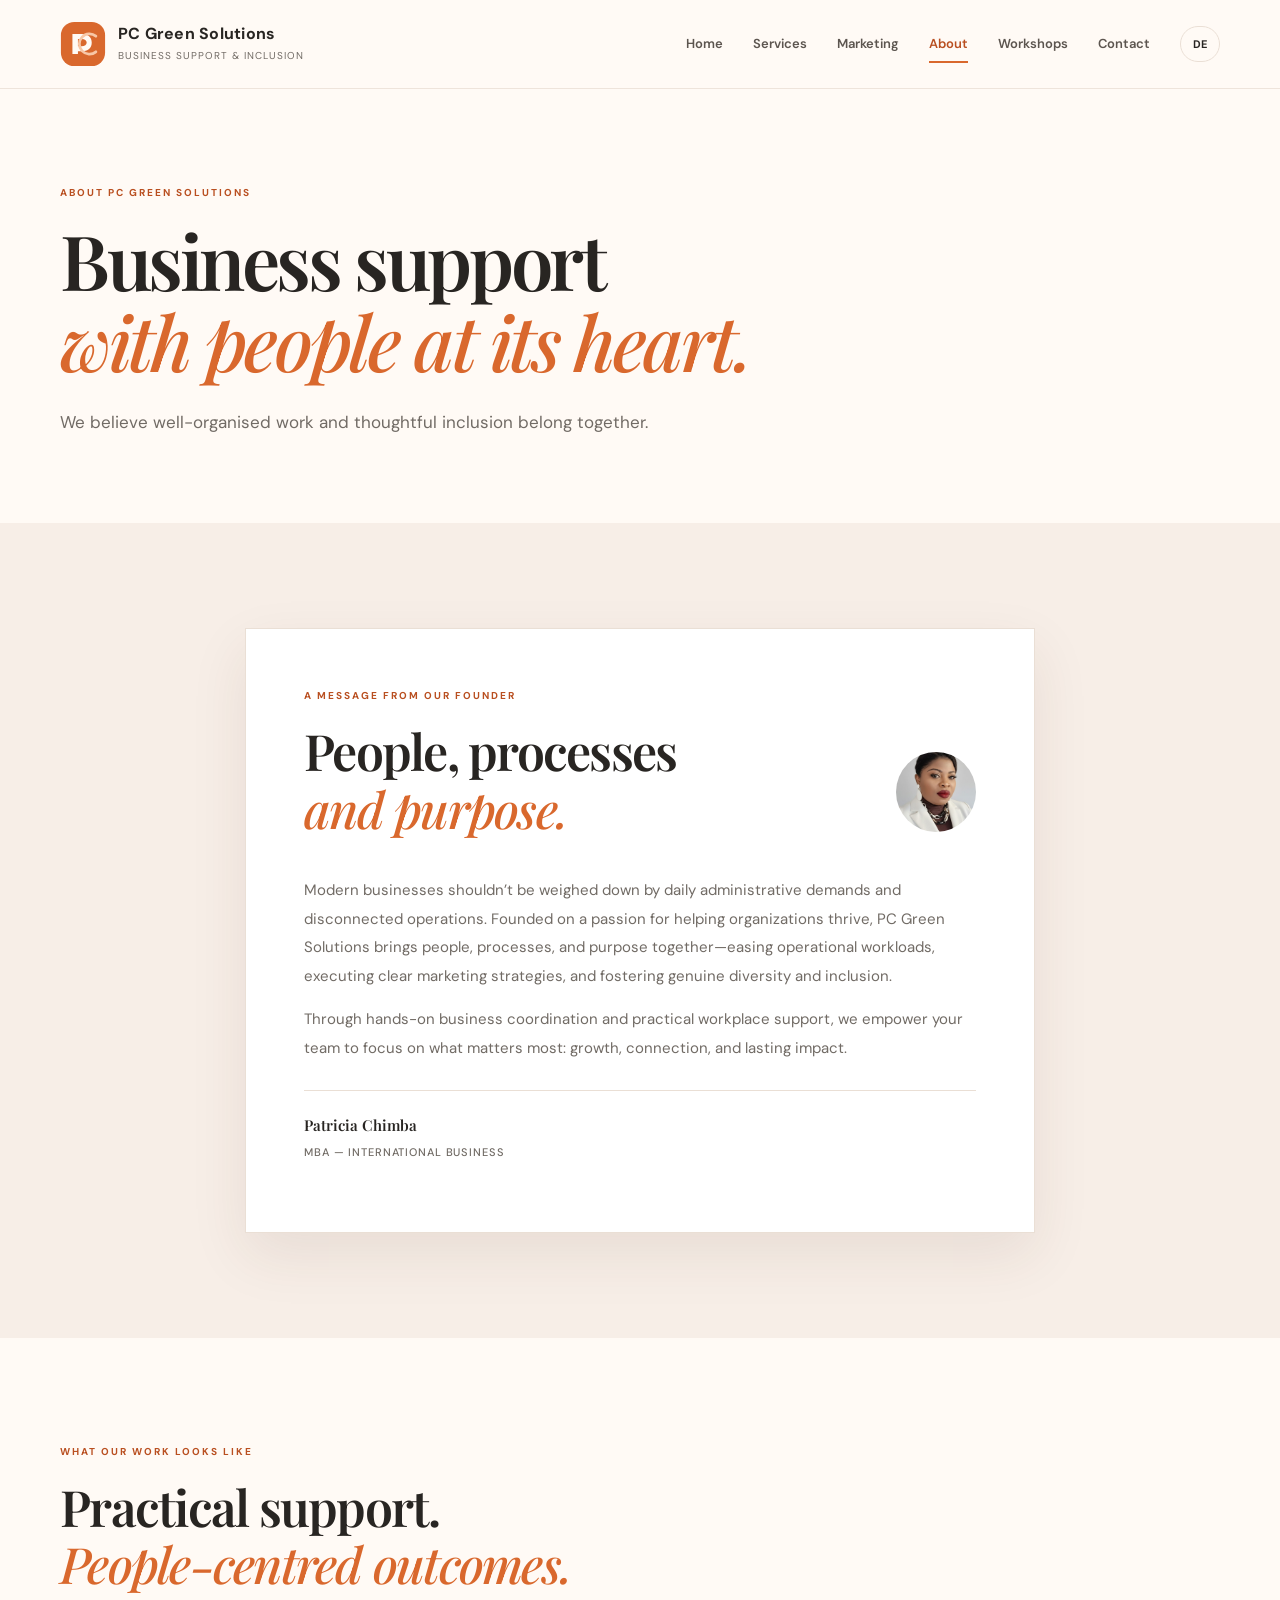
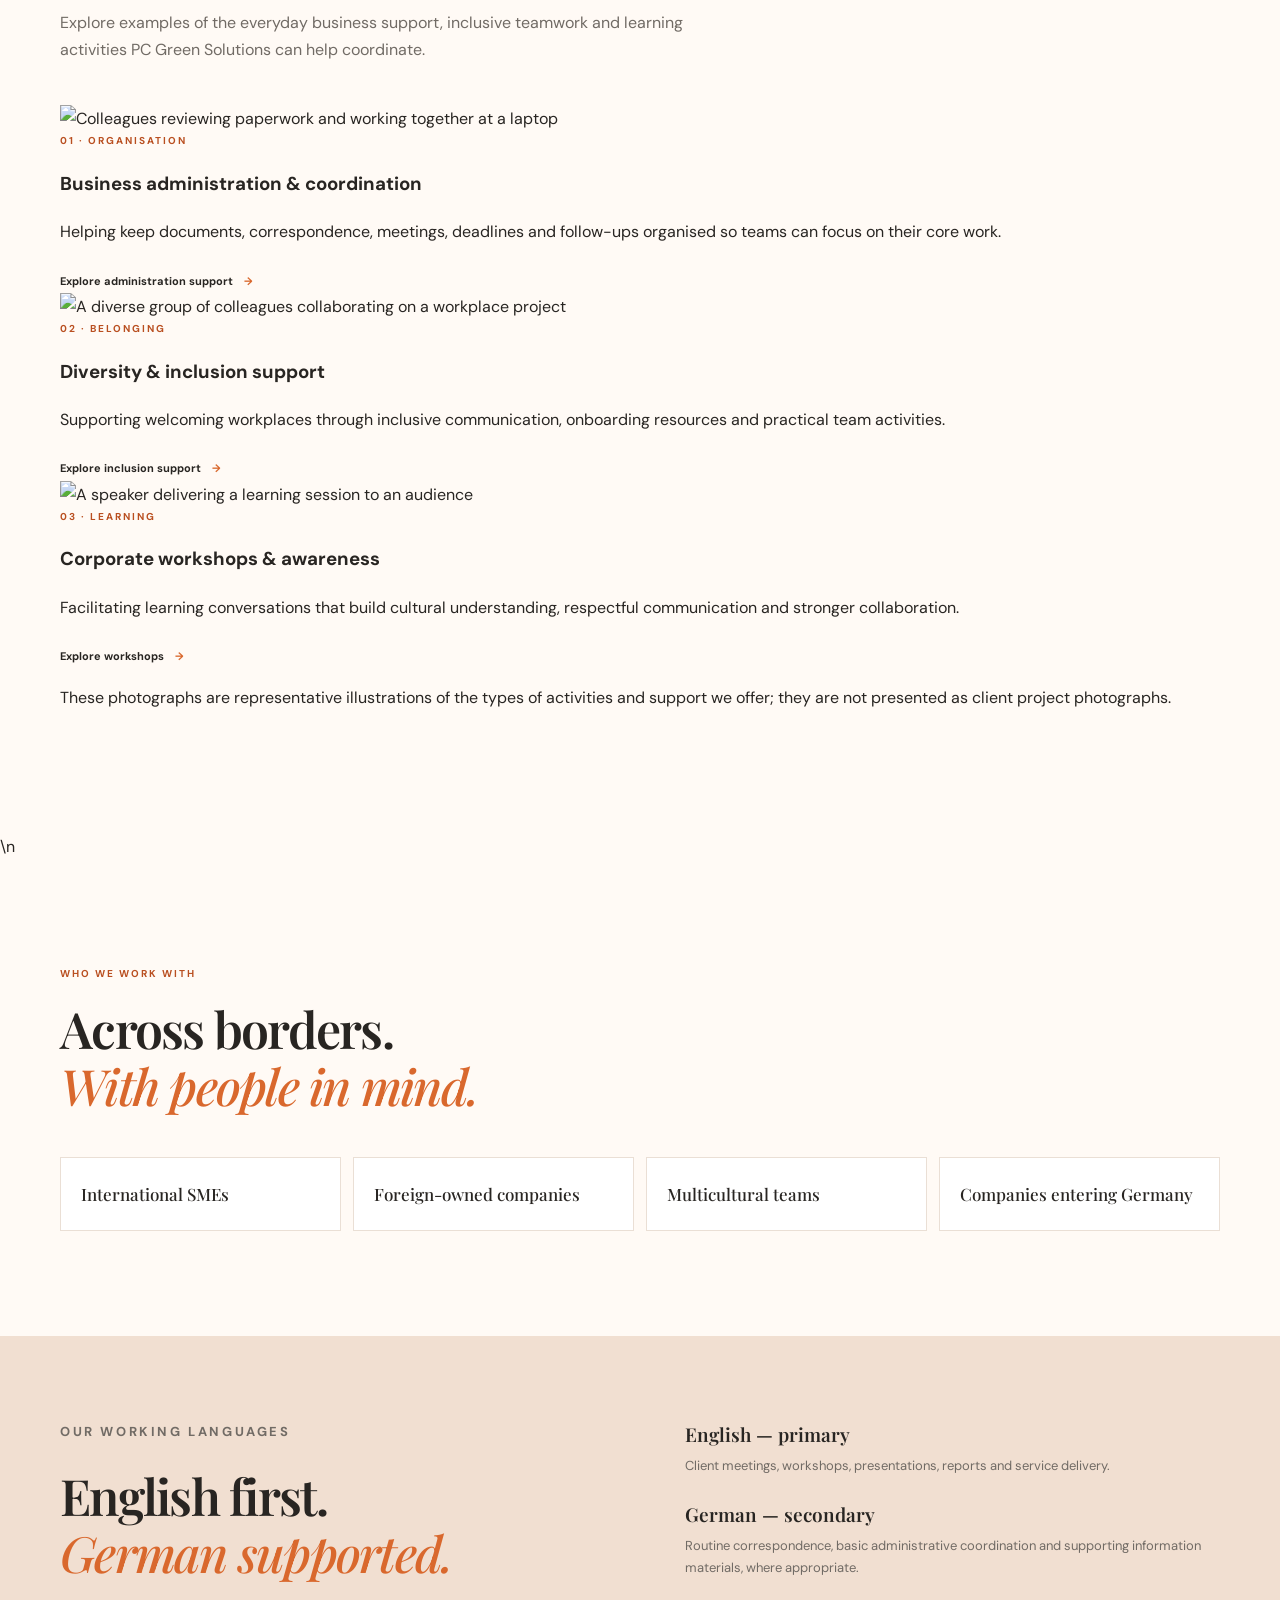
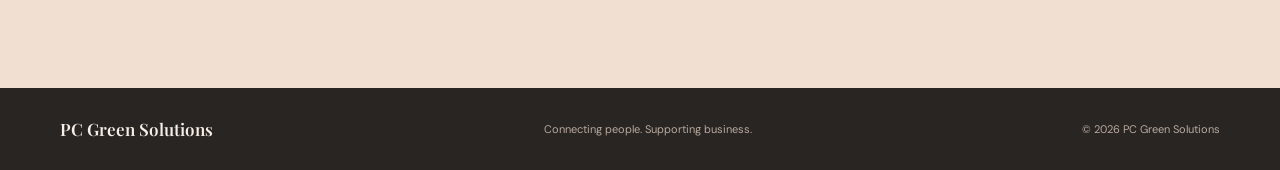
==== commit 1c8ad069: "Add service photography and visual service summaries to About page" ====
--- a/about.html
+++ b/about.html
@@ -30,7 +30,47 @@
     </div>
   </div>
 </section>
-<section class="section"><div class="container"><div class="section-heading"><p class="eyebrow">Who we work with</p><h2>Across borders.<br><em>With people in mind.</em></h2></div><div class="audience-grid"><div>International SMEs</div><div>Foreign-owned companies</div><div>Multicultural teams</div><div>Companies entering Germany</div></div></div></section>
+
+<section class="section about-services-section">
+  <div class="container">
+    <div class="section-heading">
+      <p class="eyebrow">What our work looks like</p>
+      <h2>Practical support.<br><em>People-centred outcomes.</em></h2>
+      <p>Explore examples of the everyday business support, inclusive teamwork and learning activities PC Green Solutions can help coordinate.</p>
+    </div>
+    <div class="about-services-grid">
+      <article class="about-service-card">
+        <img src="https://images.unsplash.com/photo-1758611972678-bc3b29b4718f?auto=format&amp;fit=crop&amp;fm=jpg&amp;ixlib=rb-4.1.0&amp;q=80&amp;w=1200" alt="Colleagues reviewing paperwork and working together at a laptop" loading="lazy">
+        <div class="about-service-copy">
+          <p class="eyebrow">01 · Organisation</p>
+          <h3>Business administration &amp; coordination</h3>
+          <p>Helping keep documents, correspondence, meetings, deadlines and follow-ups organised so teams can focus on their core work.</p>
+          <a class="card-link" href="services.html#administration">Explore administration support <span>→</span></a>
+        </div>
+      </article>
+      <article class="about-service-card">
+        <img src="https://images.unsplash.com/photo-1758873269811-4e62e346b4b7?auto=format&amp;fit=crop&amp;fm=jpg&amp;ixlib=rb-4.1.0&amp;q=80&amp;w=1200" alt="A diverse group of colleagues collaborating on a workplace project" loading="lazy">
+        <div class="about-service-copy">
+          <p class="eyebrow">02 · Belonging</p>
+          <h3>Diversity &amp; inclusion support</h3>
+          <p>Supporting welcoming workplaces through inclusive communication, onboarding resources and practical team activities.</p>
+          <a class="card-link" href="services.html#inclusion">Explore inclusion support <span>→</span></a>
+        </div>
+      </article>
+      <article class="about-service-card">
+        <img src="https://images.unsplash.com/photo-1760420940953-3958ad9f6287?auto=format&amp;fit=crop&amp;fm=jpg&amp;ixlib=rb-4.1.0&amp;q=80&amp;w=1200" alt="A speaker delivering a learning session to an audience" loading="lazy">
+        <div class="about-service-copy">
+          <p class="eyebrow">03 · Learning</p>
+          <h3>Corporate workshops &amp; awareness</h3>
+          <p>Facilitating learning conversations that build cultural understanding, respectful communication and stronger collaboration.</p>
+          <a class="card-link" href="services.html#workshops">Explore workshops <span>→</span></a>
+        </div>
+      </article>
+    </div>
+    <p class="about-image-note">These photographs are representative illustrations of the types of activities and support we offer; they are not presented as client project photographs.</p>
+  </div>
+</section>
+\n<section class="section"><div class="container"><div class="section-heading"><p class="eyebrow">Who we work with</p><h2>Across borders.<br><em>With people in mind.</em></h2></div><div class="audience-grid"><div>International SMEs</div><div>Foreign-owned companies</div><div>Multicultural teams</div><div>Companies entering Germany</div></div></div></section>
 <section class="language-panel"><div class="container language-grid"><div><p class="eyebrow">Our working languages</p><h2>English first.<br><em>German supported.</em></h2></div><div><h3>English — primary</h3><p>Client meetings, workshops, presentations, reports and service delivery.</p><h3>German — secondary</h3><p>Routine correspondence, basic administrative coordination and supporting information materials, where appropriate.</p></div></div></section></main><footer class="site-footer"><div class="container footer-inner"><a class="footer-brand" href="index.html">PC Green Solutions</a><p>Connecting people. Supporting business.</p><span>© <span data-year></span> PC Green Solutions</span></div></footer><script src="assets/js/site.js" defer></script>
   </body>
 </html>
--- a/assets/css/style.css
+++ b/assets/css/style.css
@@ -17,3 +17,40 @@
   flex-shrink: 0;
 }
 .founder-section{max-width:900px}.founder-copy{max-width:790px;margin-inline:auto;padding:clamp(28px,5vw,58px);background:#fff;border:1px solid var(--line);box-shadow:var(--shadow)}.founder-copy h2{margin:0 0 24px;font:600 clamp(34px,4vw,50px)/1.15 var(--serif);letter-spacing:-.035em}.founder-copy h2 em{color:var(--orange);font-weight:500}.founder-copy>p:not(.eyebrow){color:var(--muted);font-size:15px;line-height:1.9}.founder-signature{margin-top:28px!important;padding-top:20px;border-top:1px solid var(--line);color:var(--ink)!important;font:600 19px var(--serif)}.founder-signature span{display:block;margin-top:5px;color:var(--muted);font:500 11px var(--sans);letter-spacing:.08em;text-transform:uppercase}
+
+/* Homepage conversion-focused additions */
+.home-hero{padding-top:70px;padding-bottom:18px}
+.home-hero .hero-grid{grid-template-columns:1.08fr .92fr;gap:54px}
+.home-hero h1{font-size:clamp(46px,5.6vw,70px)}
+.home-hero-panel{padding:34px 34px 28px;background:#fff;border:1px solid var(--line);box-shadow:var(--shadow);border-radius:5px}
+.home-hero-panel .eyebrow{margin-bottom:12px}
+.home-price-label{display:block;color:var(--muted);font-size:11px;letter-spacing:.08em;text-transform:uppercase}
+.home-price{margin:2px 0;color:var(--orange-deep);font:600 58px/1.15 var(--serif);letter-spacing:-.04em}
+.home-price-detail{margin:0;color:var(--muted);font-size:13px}
+.home-hero-panel .check-list{margin:19px 0 24px}
+.home-price-button{width:100%;justify-content:space-between}
+.home-price-footnote{margin:15px 0 0;color:#948a80;font-size:10px;line-height:1.6}
+.proof-strip{padding:24px 0;background:#292522;color:#fffaf5}
+.proof-grid{display:grid;grid-template-columns:repeat(4,1fr);gap:22px}
+.proof-grid div{display:flex;flex-direction:column;gap:3px;padding-left:17px;border-left:2px solid var(--orange)}
+.proof-grid strong{font:500 17px var(--serif)}
+.proof-grid span{color:#c9bdb3;font-size:10px}
+.home-services{grid-template-columns:repeat(2,1fr)}
+.home-services .service-card{min-height:270px}
+.home-services .service-card-featured{border-color:#d99a78;box-shadow:0 12px 34px rgba(77,48,29,.07)}
+.home-card-price{margin:4px 0 12px!important;color:var(--orange-deep)!important;font-size:12px!important;font-weight:700}
+.audience-tags{display:flex;flex-wrap:wrap;gap:9px;margin:24px 0}
+.audience-tags span{padding:8px 12px;background:var(--orange-soft);color:var(--orange-deep);border-radius:3px;font-size:11px}
+.founder-preview{display:grid;grid-template-columns:.72fr 1.28fr;gap:58px;align-items:center;max-width:1000px}
+.founder-preview-image-wrap{min-height:350px;background:#f1dfd1;overflow:hidden;border-radius:46% 46% 5px 5px}
+.founder-preview-image-wrap img{display:block;width:100%;height:100%;min-height:350px;object-fit:cover;object-position:center 30%}
+.founder-preview-copy h2{margin:0 0 18px;font:600 clamp(34px,4vw,48px)/1.15 var(--serif);letter-spacing:-.035em}
+.founder-preview-copy h2 em{color:var(--orange);font-weight:500}
+.founder-preview-copy>p:not(.eyebrow){color:var(--muted);line-height:1.85}
+.founder-preview-copy>p:nth-of-type(2){font:italic 19px/1.6 var(--serif);color:var(--ink)}
+.founder-preview-signature{margin-top:23px!important;padding-top:17px;border-top:1px solid var(--line);font:600 18px var(--serif);color:var(--ink)!important}
+.founder-preview-signature span{display:block;margin-top:4px;color:var(--muted);font:500 10px var(--sans);letter-spacing:.08em;text-transform:uppercase}
+.cta-subcopy{max-width:520px;color:#ffe7d9;font-size:13px}
+.footer-inner a:not(.footer-brand){color:#f7eee7}
+@media(max-width:900px){.home-hero .hero-grid{gap:30px}.home-hero-panel{padding:27px}.founder-preview{gap:35px}}
+@media(max-width:720px){.home-hero .hero-grid{grid-template-columns:1fr}.home-hero-panel{max-width:560px}.proof-grid{grid-template-columns:1fr 1fr;gap:18px}.home-services{grid-template-columns:1fr}.home-services .service-card{min-height:0}.founder-preview{grid-template-columns:1fr;gap:27px}.founder-preview-image-wrap{max-width:360px;min-height:300px}.founder-preview-image-wrap img{min-height:300px}.home-price{font-size:50px}}
